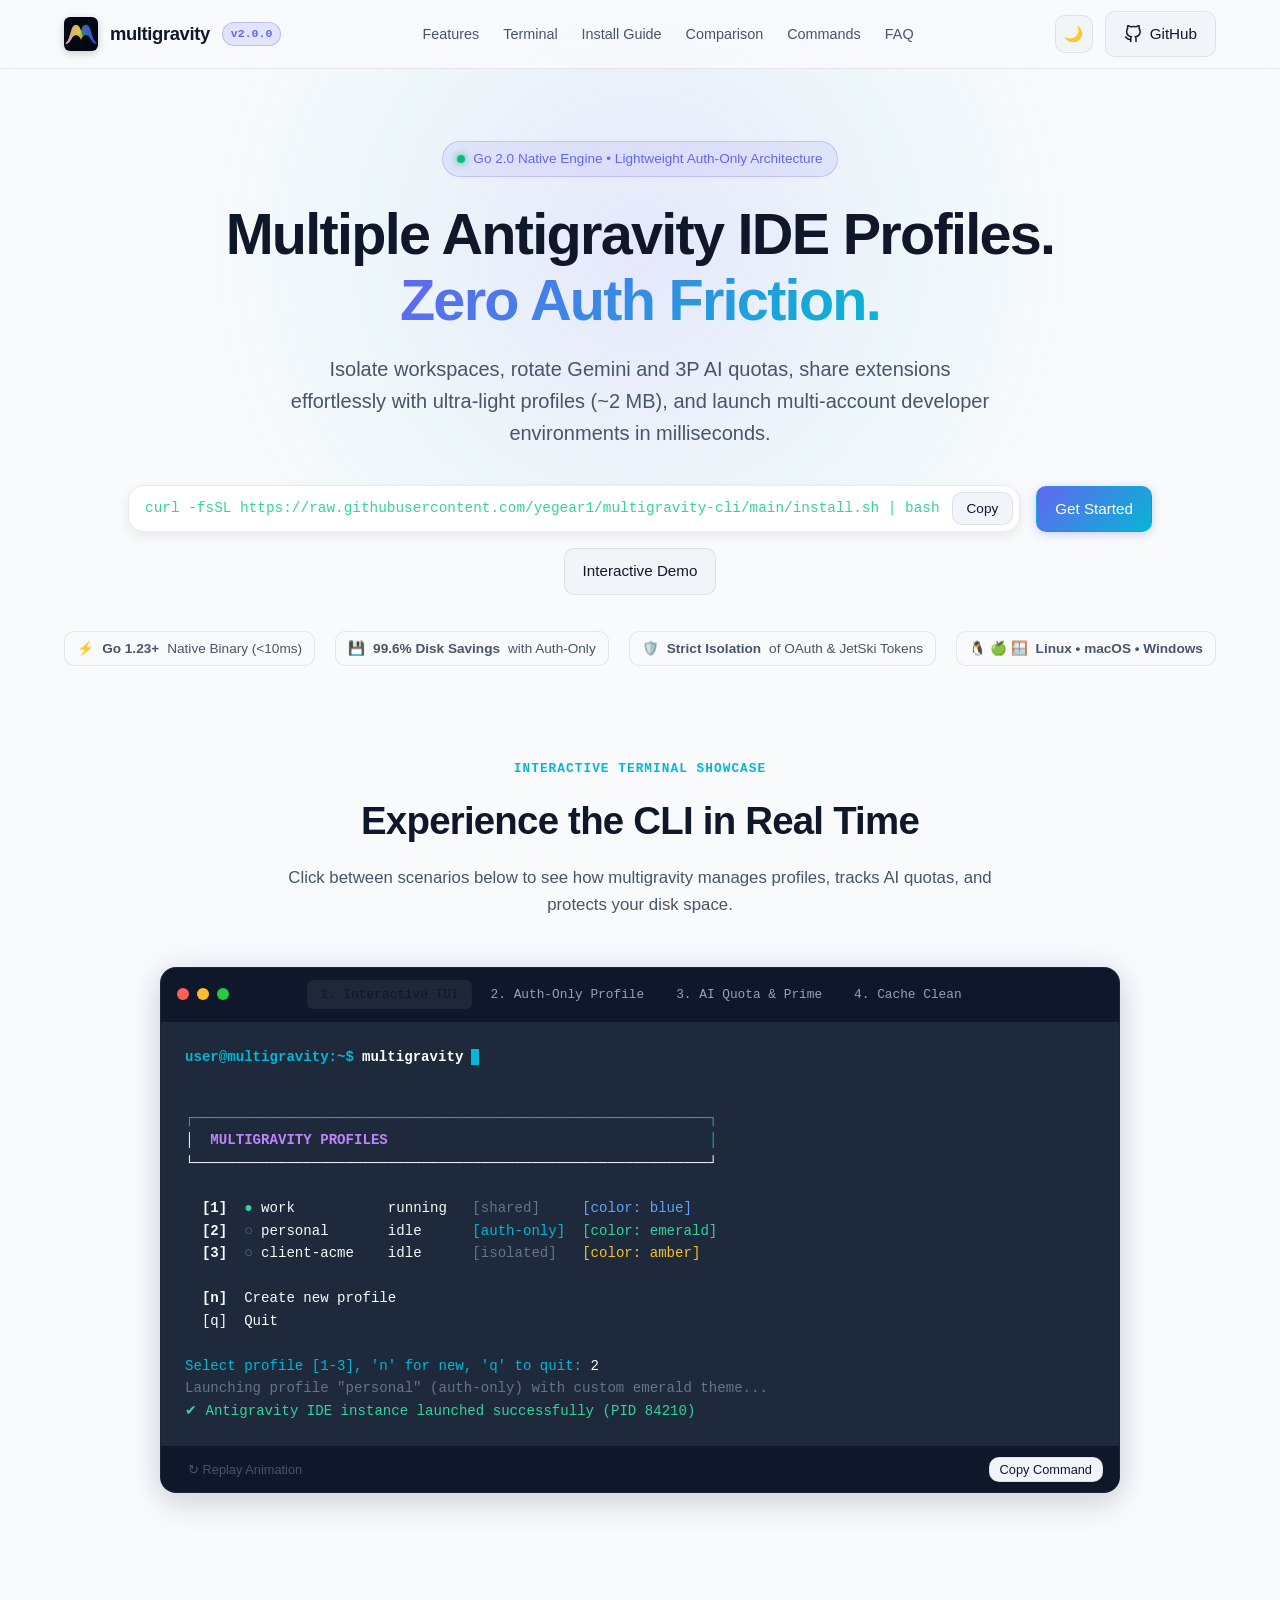
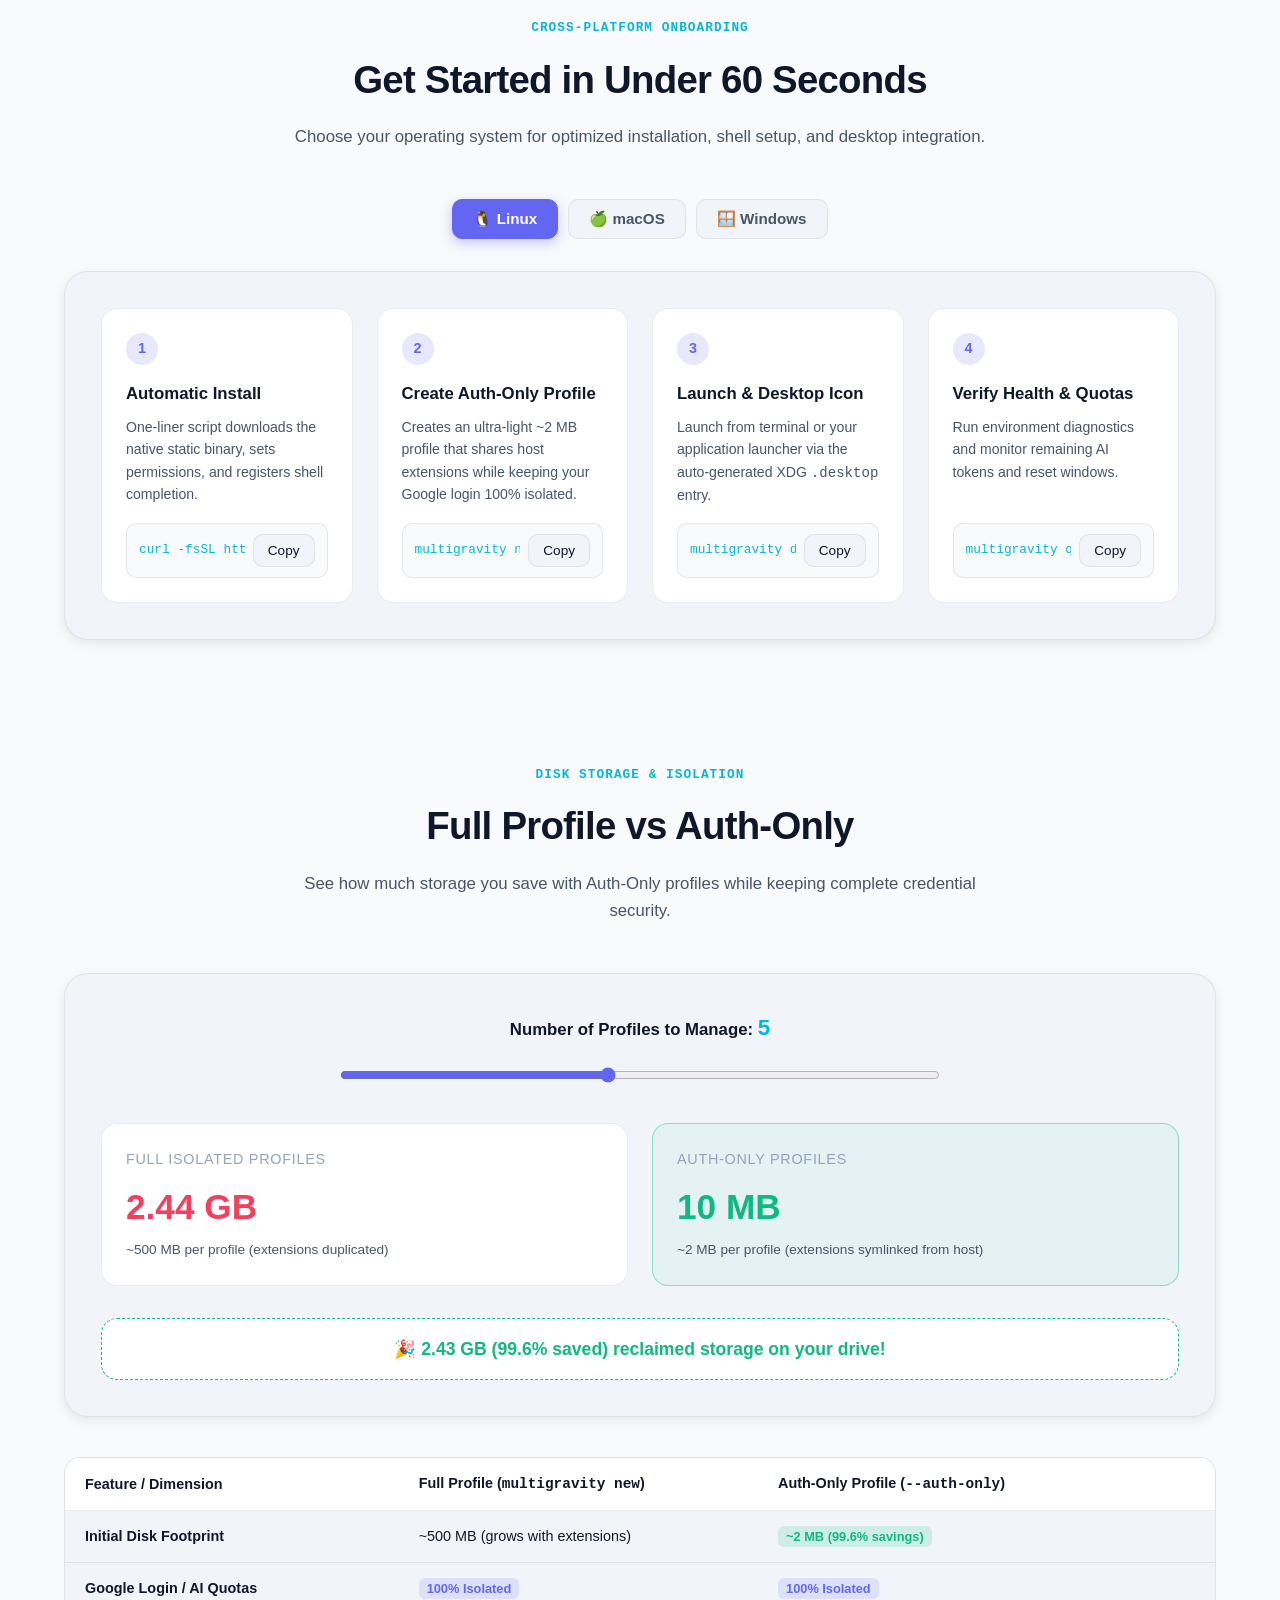
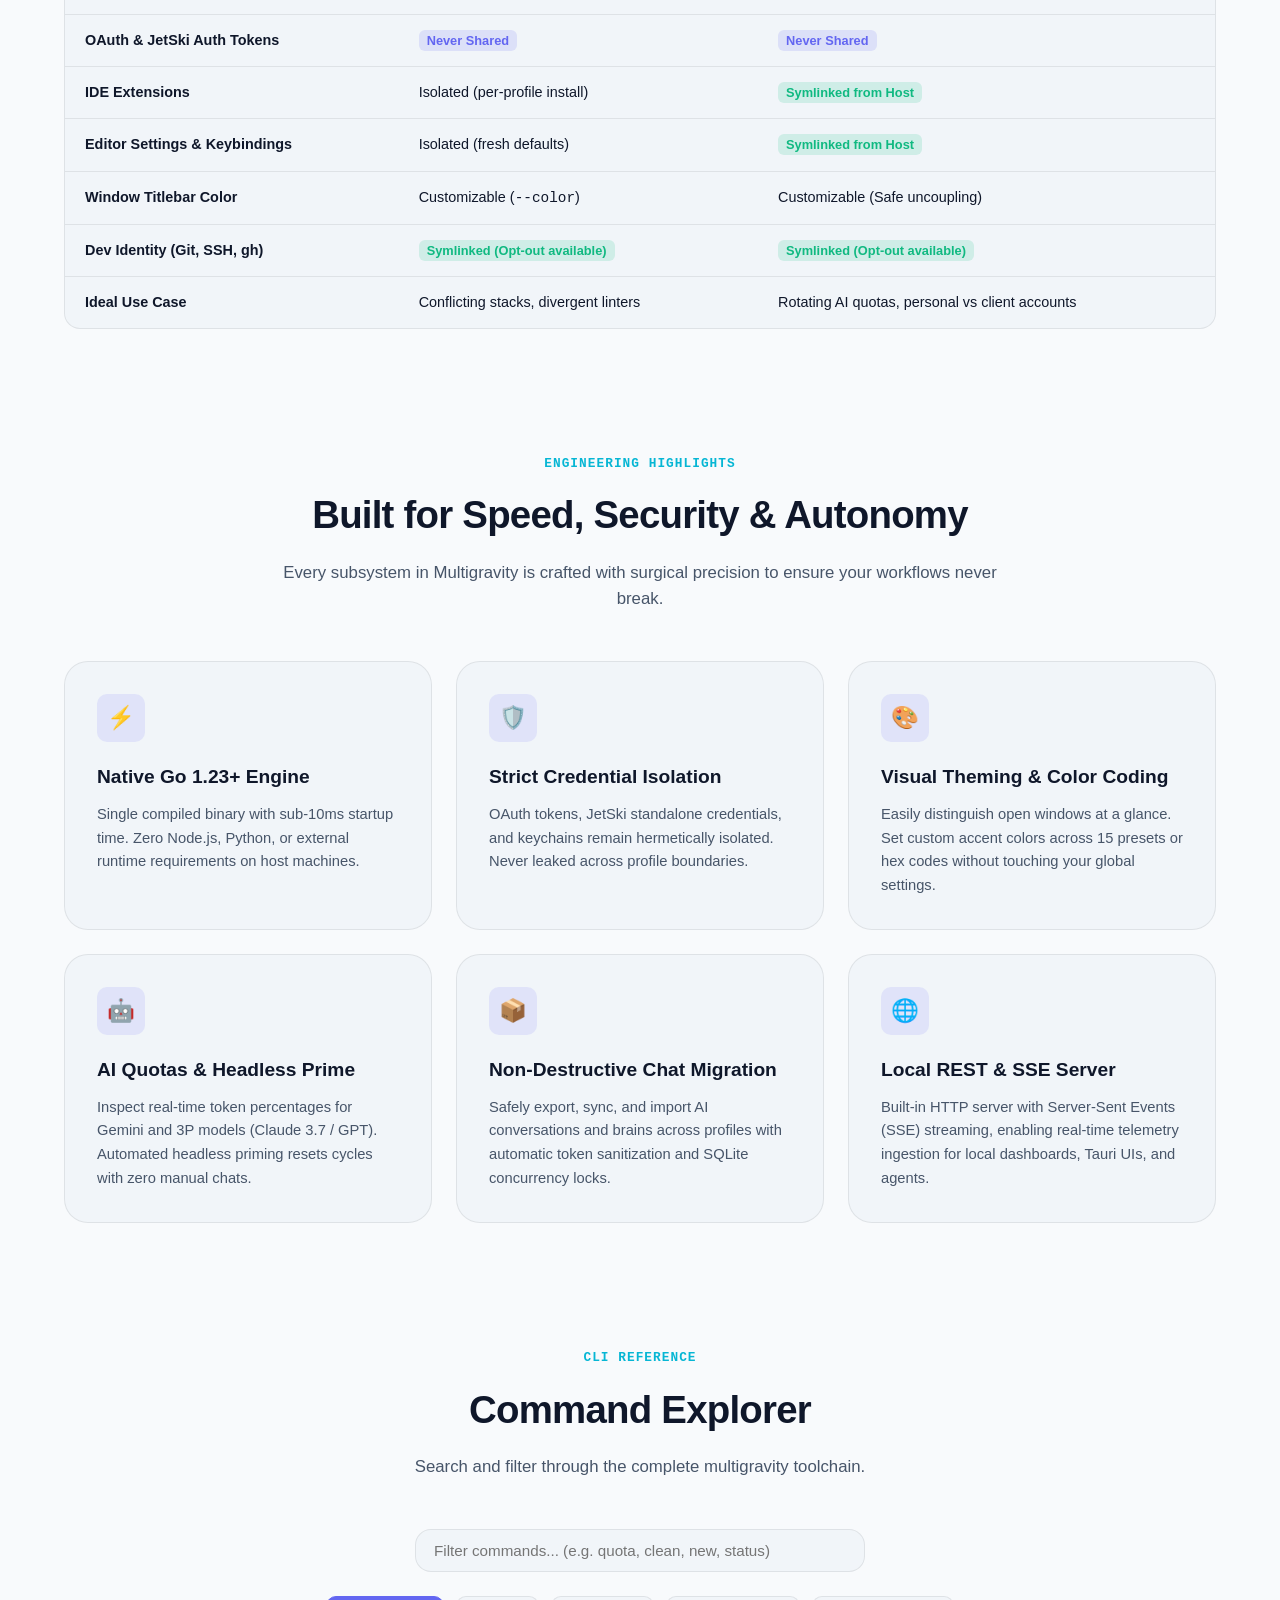
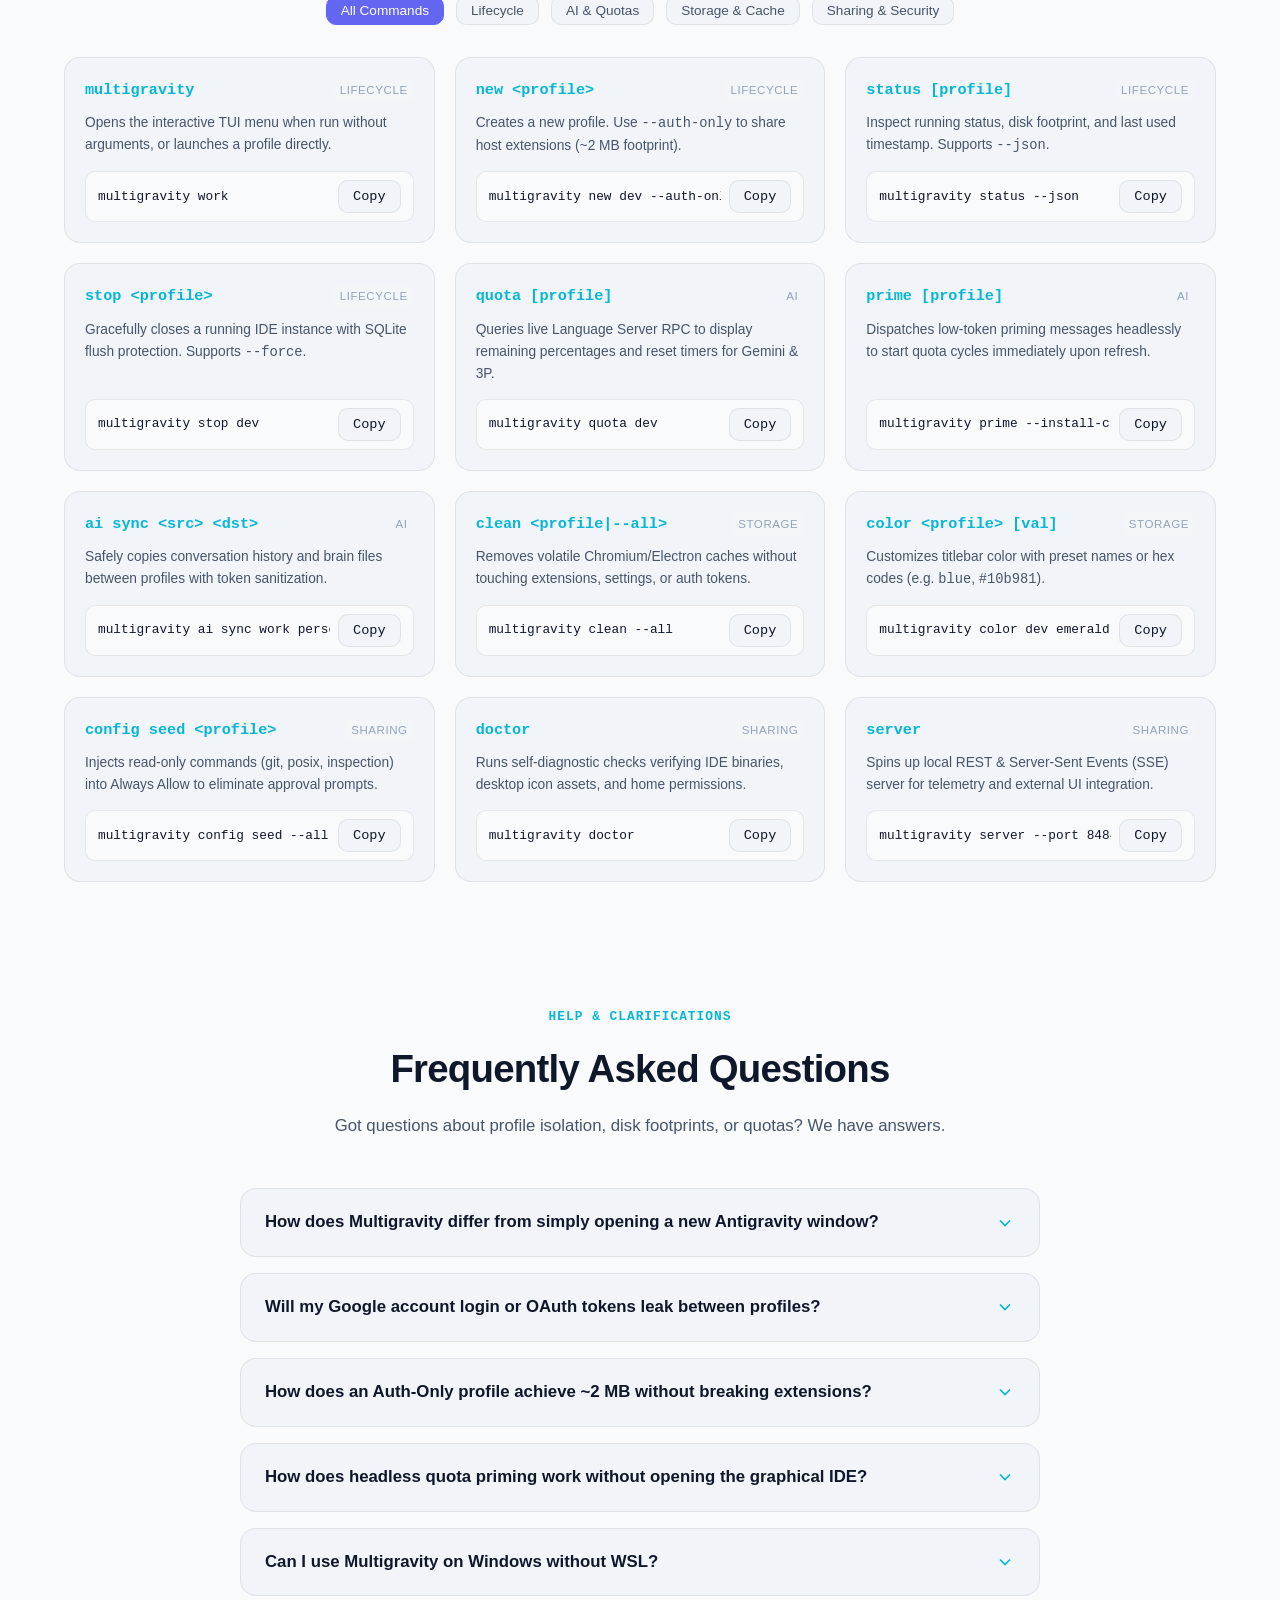
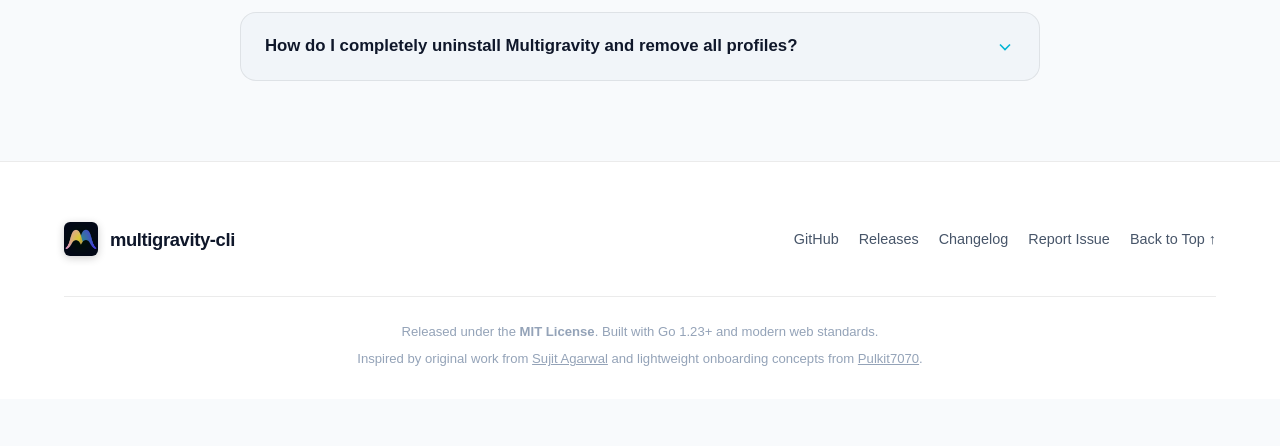
==== docs/index.html @ bd79d9d7 "feat(docs): create interactive landing page and onboarding showcase for github pages" ====
<!DOCTYPE html>
<html lang="en" data-theme="dark">
<head>
  <meta charset="UTF-8">
  <meta name="viewport" content="width=device-width, initial-scale=1.0">
  <title>Multigravity — Modern Isolated Profile Manager for Antigravity IDE</title>
  <meta name="description" content="Manage isolated profiles for Google Antigravity IDE. Rotate Gemini and 3P AI quotas, share extensions with auth-only profiles, isolate OAuth tokens, and launch in milliseconds.">
  <meta name="keywords" content="antigravity, multigravity, ide, ai quotas, gemini, claude, profile manager, developer tools, go">
  <meta name="author" content="yegear">

  <!-- Open Graph / Facebook -->
  <meta property="og:type" content="website">
  <meta property="og:url" content="https://yegear1.github.io/multigravity-cli/">
  <meta property="og:title" content="Multigravity — Modern Isolated Profile Manager for Antigravity IDE">
  <meta property="og:description" content="Manage isolated profiles for Google Antigravity IDE. Rotate Gemini and 3P AI quotas, share extensions with auth-only profiles, isolate OAuth tokens, and launch in milliseconds.">
  <meta property="og:image" content="assets/logo.jpg">

  <!-- Twitter -->
  <meta property="twitter:card" content="summary_large_image">
  <meta property="twitter:title" content="Multigravity — Modern Isolated Profile Manager for Antigravity IDE">
  <meta property="twitter:description" content="Manage isolated profiles for Google Antigravity IDE. Rotate Gemini and 3P AI quotas, share extensions with auth-only profiles, isolate OAuth tokens, and launch in milliseconds.">
  <meta property="twitter:image" content="assets/logo.jpg">

  <!-- Favicon -->
  <link rel="icon" type="image/png" href="assets/icon.png">
  <link rel="stylesheet" href="css/style.css">
</head>
<body>
  <div class="ambient-glow" aria-hidden="true"></div>

  <!-- Header -->
  <header class="site-header">
    <div class="container header-content">
      <a href="#" class="brand" aria-label="Multigravity Home">
        <img src="assets/icon.png" alt="Multigravity Icon" class="brand-icon">
        <span class="brand-title">multigravity</span>
        <span class="badge-version">v2.0.0</span>
      </a>

      <nav aria-label="Main Navigation">
        <ul class="nav-links">
          <li><a href="#features">Features</a></li>
          <li><a href="#terminal">Terminal</a></li>
          <li><a href="#install">Install Guide</a></li>
          <li><a href="#comparison">Comparison</a></li>
          <li><a href="#commands">Commands</a></li>
          <li><a href="#faq">FAQ</a></li>
        </ul>
      </nav>

      <div class="header-actions">
        <button id="theme-toggle" class="theme-toggle" aria-label="Toggle theme">
          <span id="theme-icon">☀️</span>
        </button>
        <a href="https://github.com/yegear1/multigravity-cli" target="_blank" rel="noopener noreferrer" class="btn btn-secondary" aria-label="GitHub Repository">
          <svg width="18" height="18" viewBox="0 0 24 24" fill="none" stroke="currentColor" stroke-width="2" stroke-linecap="round" stroke-linejoin="round"><path d="M9 19c-5 1.5-5-2.5-7-3m14 6v-3.87a3.37 3.37 0 0 0-.94-2.61c3.14-.35 6.44-1.54 6.44-7A5.44 5.44 0 0 0 20 4.77 5.07 5.07 0 0 0 19.91 1S18.73.65 16 2.48a13.38 13.38 0 0 0-7 0C6.27.65 5.09 1 5.09 1A5.07 5.07 0 0 0 5 4.77a5.44 5.44 0 0 0-1.5 3.78c0 5.42 3.3 6.61 6.44 7A3.37 3.37 0 0 0 9 18.13V22"></path></svg>
          <span>GitHub</span>
        </a>
      </div>
    </div>
  </header>

  <main>
    <!-- Hero Section -->
    <section class="hero-section">
      <div class="container">
        <div class="hero-pill">
          <span class="hero-pill-indicator"></span>
          <span>Go 2.0 Native Engine &bull; Lightweight Auth-Only Architecture</span>
        </div>

        <h1 class="hero-title">
          Multiple Antigravity IDE Profiles. <br>
          <span class="gradient-text">Zero Auth Friction.</span>
        </h1>

        <p class="hero-subtitle">
          Isolate workspaces, rotate Gemini and 3P AI quotas, share extensions effortlessly with ultra-light profiles (~2 MB), and launch multi-account developer environments in milliseconds.
        </p>

        <div class="hero-cta">
          <div class="install-box">
            <code>curl -fsSL https://raw.githubusercontent.com/yegear1/multigravity-cli/main/install.sh | bash</code>
            <button class="copy-btn" data-copy="curl -fsSL https://raw.githubusercontent.com/yegear1/multigravity-cli/main/install.sh | bash" aria-label="Copy install command">
              Copy
            </button>
          </div>
          <a href="#install" class="btn btn-primary">Get Started</a>
          <a href="#terminal" class="btn btn-secondary">Interactive Demo</a>
        </div>

        <div class="hero-metrics">
          <div class="metric-chip">⚡ <strong>Go 1.23+</strong> Native Binary (&lt;10ms)</div>
          <div class="metric-chip">💾 <strong>99.6% Disk Savings</strong> with Auth-Only</div>
          <div class="metric-chip">🛡️ <strong>Strict Isolation</strong> of OAuth & JetSki Tokens</div>
          <div class="metric-chip">🐧 🍏 🪟 <strong>Linux &bull; macOS &bull; Windows</strong></div>
        </div>
      </div>
    </section>

    <!-- Interactive Terminal Showcase -->
    <section id="terminal" class="terminal-section">
      <div class="container">
        <div class="section-header">
          <span class="section-tag">Interactive Terminal Showcase</span>
          <h2 class="section-title">Experience the CLI in Real Time</h2>
          <p class="section-desc">Click between scenarios below to see how multigravity manages profiles, tracks AI quotas, and protects your disk space.</p>
        </div>

        <div class="terminal-window">
          <div class="terminal-header">
            <div class="terminal-controls">
              <span class="terminal-dot dot-red"></span>
              <span class="terminal-dot dot-yellow"></span>
              <span class="terminal-dot dot-green"></span>
            </div>

            <div class="terminal-tabs" role="tablist">
              <button class="term-tab-btn active" data-tab="tui" role="tab" aria-selected="true">1. Interactive TUI</button>
              <button class="term-tab-btn" data-tab="auth_only" role="tab" aria-selected="false">2. Auth-Only Profile</button>
              <button class="term-tab-btn" data-tab="quota" role="tab" aria-selected="false">3. AI Quota & Prime</button>
              <button class="term-tab-btn" data-tab="clean" role="tab" aria-selected="false">4. Cache Clean</button>
            </div>

            <div style="width: 50px;"></div>
          </div>

          <div class="terminal-body">
            <div class="term-prompt-line">
              <span class="term-prompt">user@multigravity:~$</span>
              <span id="term-cmd-text" class="term-cmd"></span>
              <span class="cursor-blink"></span>
            </div>
            <div id="term-output-text" class="term-output"></div>
          </div>

          <div class="terminal-footer">
            <button id="term-replay-btn" class="btn btn-ghost" style="padding: 4px 10px; font-size: 0.8rem;">
              ↻ Replay Animation
            </button>
            <button id="term-copy-cmd-btn" class="copy-btn" data-copy="multigravity" style="font-size: 0.8rem; padding: 4px 10px;">
              Copy Command
            </button>
          </div>
        </div>
      </div>
    </section>

    <!-- OS Onboarding & Step-by-Step Guide -->
    <section id="install" class="os-guide-section">
      <div class="container">
        <div class="section-header">
          <span class="section-tag">Cross-Platform Onboarding</span>
          <h2 class="section-title">Get Started in Under 60 Seconds</h2>
          <p class="section-desc">Choose your operating system for optimized installation, shell setup, and desktop integration.</p>
        </div>

        <div class="os-switcher" role="tablist">
          <button class="os-tab-btn active" data-os="linux" role="tab" aria-selected="true">
            <span>🐧 Linux</span>
          </button>
          <button class="os-tab-btn" data-os="macos" role="tab" aria-selected="false">
            <span>🍏 macOS</span>
          </button>
          <button class="os-tab-btn" data-os="windows" role="tab" aria-selected="false">
            <span>🪟 Windows</span>
          </button>
        </div>

        <!-- Linux Guide -->
        <div id="pane-linux" class="os-content-pane active">
          <div class="step-grid">
            <div class="step-card">
              <div class="step-number">1</div>
              <h4>Automatic Install</h4>
              <p>One-liner script downloads the native static binary, sets permissions, and registers shell completion.</p>
              <div class="step-code">
                <code>curl -fsSL https://raw.githubusercontent.com/yegear1/multigravity-cli/main/install.sh | bash</code>
                <button class="copy-btn step-copy-btn" data-code="curl -fsSL https://raw.githubusercontent.com/yegear1/multigravity-cli/main/install.sh | bash">Copy</button>
              </div>
            </div>

            <div class="step-card">
              <div class="step-number">2</div>
              <h4>Create Auth-Only Profile</h4>
              <p>Creates an ultra-light ~2 MB profile that shares host extensions while keeping your Google login 100% isolated.</p>
              <div class="step-code">
                <code>multigravity new dev --auth-only --color blue</code>
                <button class="copy-btn step-copy-btn" data-code="multigravity new dev --auth-only --color blue">Copy</button>
              </div>
            </div>

            <div class="step-card">
              <div class="step-number">3</div>
              <h4>Launch & Desktop Icon</h4>
              <p>Launch from terminal or your application launcher via the auto-generated XDG <code>.desktop</code> entry.</p>
              <div class="step-code">
                <code>multigravity dev</code>
                <button class="copy-btn step-copy-btn" data-code="multigravity dev">Copy</button>
              </div>
            </div>

            <div class="step-card">
              <div class="step-number">4</div>
              <h4>Verify Health & Quotas</h4>
              <p>Run environment diagnostics and monitor remaining AI tokens and reset windows.</p>
              <div class="step-code">
                <code>multigravity quota dev</code>
                <button class="copy-btn step-copy-btn" data-code="multigravity quota dev">Copy</button>
              </div>
            </div>
          </div>
        </div>

        <!-- macOS Guide -->
        <div id="pane-macos" class="os-content-pane">
          <div class="step-grid">
            <div class="step-card">
              <div class="step-number">1</div>
              <h4>Automatic Install</h4>
              <p>Fetches the universal Darwin binary (Apple Silicon arm64 & Intel amd64) and links Keychains.</p>
              <div class="step-code">
                <code>curl -fsSL https://raw.githubusercontent.com/yegear1/multigravity-cli/main/install.sh | bash</code>
                <button class="copy-btn step-copy-btn" data-code="curl -fsSL https://raw.githubusercontent.com/yegear1/multigravity-cli/main/install.sh | bash">Copy</button>
              </div>
            </div>

            <div class="step-card">
              <div class="step-number">2</div>
              <h4>Create Auth-Only Profile</h4>
              <p>Shares all your VS Code / Antigravity extensions and keybindings with zero disk bloat.</p>
              <div class="step-code">
                <code>multigravity new work --auth-only --color emerald</code>
                <button class="copy-btn step-copy-btn" data-code="multigravity new work --auth-only --color emerald">Copy</button>
              </div>
            </div>

            <div class="step-card">
              <div class="step-number">3</div>
              <h4>Native .app Bundle</h4>
              <p>Generates <code>~/Applications/Multigravity work.app</code> with embedded retina ICNS icons for Spotlight & Dock.</p>
              <div class="step-code">
                <code>multigravity work</code>
                <button class="copy-btn step-copy-btn" data-code="multigravity work">Copy</button>
              </div>
            </div>

            <div class="step-card">
              <div class="step-number">4</div>
              <h4>Watchdog Prime</h4>
              <p>Automate background resets so weekly quota resets the second a new cycle starts.</p>
              <div class="step-code">
                <code>multigravity prime --install-cron</code>
                <button class="copy-btn step-copy-btn" data-code="multigravity prime --install-cron">Copy</button>
              </div>
            </div>
          </div>
        </div>

        <!-- Windows Guide -->
        <div id="pane-windows" class="os-content-pane">
          <div class="step-grid">
            <div class="step-card">
              <div class="step-number">1</div>
              <h4>Native PowerShell Install</h4>
              <p>No WSL required! Runs natively in Windows PowerShell with Start Menu integration.</p>
              <div class="step-code">
                <code>irm https://raw.githubusercontent.com/yegear1/multigravity-cli/main/install.ps1 | iex</code>
                <button class="copy-btn step-copy-btn" data-code="irm https://raw.githubusercontent.com/yegear1/multigravity-cli/main/install.ps1 | iex">Copy</button>
              </div>
            </div>

            <div class="step-card">
              <div class="step-number">2</div>
              <h4>Create Auth-Only Profile</h4>
              <p>Uses NTFS directory junctions to link extensions and settings without requiring admin rights.</p>
              <div class="step-code">
                <code>multigravity new dev --auth-only --color cyan</code>
                <button class="copy-btn step-copy-btn" data-code="multigravity new dev --auth-only --color cyan">Copy</button>
              </div>
            </div>

            <div class="step-card">
              <div class="step-number">3</div>
              <h4>Start Menu Shortcut</h4>
              <p>Created automatically in Start Menu with custom high-res ICO icon for one-click launching.</p>
              <div class="step-code">
                <code>multigravity dev</code>
                <button class="copy-btn step-copy-btn" data-code="multigravity dev">Copy</button>
              </div>
            </div>

            <div class="step-card">
              <div class="step-number">4</div>
              <h4>Automated Priming</h4>
              <p>Schedule automatic weekly quota refreshes using native Windows Task Scheduler.</p>
              <div class="step-code">
                <code>multigravity prime --install-task</code>
                <button class="copy-btn step-copy-btn" data-code="multigravity prime --install-task">Copy</button>
              </div>
            </div>
          </div>
        </div>
      </div>
    </section>

    <!-- Interactive Comparison & Calculator -->
    <section id="comparison" class="comparison-section">
      <div class="container">
        <div class="section-header">
          <span class="section-tag">Disk Storage & Isolation</span>
          <h2 class="section-title">Full Profile vs Auth-Only</h2>
          <p class="section-desc">See how much storage you save with Auth-Only profiles while keeping complete credential security.</p>
        </div>

        <div class="calculator-card">
          <div class="slider-container">
            <label for="profile-count-slider" class="slider-label">
              Number of Profiles to Manage: <span id="profile-count-val">5</span>
            </label>
            <input type="range" id="profile-count-slider" min="1" max="10" value="5" step="1" aria-label="Number of profiles slider">
          </div>

          <div class="calc-results-grid">
            <div class="calc-box">
              <div class="calc-box-title">Full Isolated Profiles</div>
              <div id="full-profile-size" class="calc-box-value red">2.50 GB</div>
              <div class="calc-box-sub">~500 MB per profile (extensions duplicated)</div>
            </div>

            <div class="calc-box highlight">
              <div class="calc-box-title">Auth-Only Profiles</div>
              <div id="auth-profile-size" class="calc-box-value green">10 MB</div>
              <div class="calc-box-sub">~2 MB per profile (extensions symlinked from host)</div>
            </div>
          </div>

          <div class="savings-banner">
            🎉 <span id="saved-space-val">2.49 GB (99.6% saved)</span> reclaimed storage on your drive!
          </div>
        </div>

        <!-- Matrix Table -->
        <div class="matrix-table-wrap">
          <table class="matrix-table">
            <thead>
              <tr>
                <th>Feature / Dimension</th>
                <th>Full Profile (<code>multigravity new</code>)</th>
                <th>Auth-Only Profile (<code>--auth-only</code>)</th>
              </tr>
            </thead>
            <tbody>
              <tr>
                <td><strong>Initial Disk Footprint</strong></td>
                <td>~500 MB (grows with extensions)</td>
                <td><span class="badge-shared">~2 MB (99.6% savings)</span></td>
              </tr>
              <tr>
                <td><strong>Google Login / AI Quotas</strong></td>
                <td><span class="badge-isolated">100% Isolated</span></td>
                <td><span class="badge-isolated">100% Isolated</span></td>
              </tr>
              <tr>
                <td><strong>OAuth & JetSki Auth Tokens</strong></td>
                <td><span class="badge-isolated">Never Shared</span></td>
                <td><span class="badge-isolated">Never Shared</span></td>
              </tr>
              <tr>
                <td><strong>IDE Extensions</strong></td>
                <td>Isolated (per-profile install)</td>
                <td><span class="badge-shared">Symlinked from Host</span></td>
              </tr>
              <tr>
                <td><strong>Editor Settings & Keybindings</strong></td>
                <td>Isolated (fresh defaults)</td>
                <td><span class="badge-shared">Symlinked from Host</span></td>
              </tr>
              <tr>
                <td><strong>Window Titlebar Color</strong></td>
                <td>Customizable (<code>--color</code>)</td>
                <td>Customizable (Safe uncoupling)</td>
              </tr>
              <tr>
                <td><strong>Dev Identity (Git, SSH, gh)</strong></td>
                <td><span class="badge-shared">Symlinked (Opt-out available)</span></td>
                <td><span class="badge-shared">Symlinked (Opt-out available)</span></td>
              </tr>
              <tr>
                <td><strong>Ideal Use Case</strong></td>
                <td>Conflicting stacks, divergent linters</td>
                <td>Rotating AI quotas, personal vs client accounts</td>
              </tr>
            </tbody>
          </table>
        </div>
      </div>
    </section>

    <!-- Features Grid -->
    <section id="features" class="features-section">
      <div class="container">
        <div class="section-header">
          <span class="section-tag">Engineering Highlights</span>
          <h2 class="section-title">Built for Speed, Security & Autonomy</h2>
          <p class="section-desc">Every subsystem in Multigravity is crafted with surgical precision to ensure your workflows never break.</p>
        </div>

        <div class="features-grid">
          <div class="feature-card">
            <div class="feature-icon">⚡</div>
            <h3>Native Go 1.23+ Engine</h3>
            <p>Single compiled binary with sub-10ms startup time. Zero Node.js, Python, or external runtime requirements on host machines.</p>
          </div>

          <div class="feature-card">
            <div class="feature-icon">🛡️</div>
            <h3>Strict Credential Isolation</h3>
            <p>OAuth tokens, JetSki standalone credentials, and keychains remain hermetically isolated. Never leaked across profile boundaries.</p>
          </div>

          <div class="feature-card">
            <div class="feature-icon">🎨</div>
            <h3>Visual Theming & Color Coding</h3>
            <p>Easily distinguish open windows at a glance. Set custom accent colors across 15 presets or hex codes without touching your global settings.</p>
          </div>

          <div class="feature-card">
            <div class="feature-icon">🤖</div>
            <h3>AI Quotas & Headless Prime</h3>
            <p>Inspect real-time token percentages for Gemini and 3P models (Claude 3.7 / GPT). Automated headless priming resets cycles with zero manual chats.</p>
          </div>

          <div class="feature-card">
            <div class="feature-icon">📦</div>
            <h3>Non-Destructive Chat Migration</h3>
            <p>Safely export, sync, and import AI conversations and brains across profiles with automatic token sanitization and SQLite concurrency locks.</p>
          </div>

          <div class="feature-card">
            <div class="feature-icon">🌐</div>
            <h3>Local REST & SSE Server</h3>
            <p>Built-in HTTP server with Server-Sent Events (SSE) streaming, enabling real-time telemetry ingestion for local dashboards, Tauri UIs, and agents.</p>
          </div>
        </div>
      </div>
    </section>

    <!-- Command Explorer / Cheat Sheet -->
    <section id="commands" class="commands-section">
      <div class="container">
        <div class="section-header">
          <span class="section-tag">CLI Reference</span>
          <h2 class="section-title">Command Explorer</h2>
          <p class="section-desc">Search and filter through the complete multigravity toolchain.</p>
        </div>

        <div class="search-input-wrap">
          <input type="text" id="cmd-search-input" class="search-input" placeholder="Filter commands... (e.g. quota, clean, new, status)" aria-label="Filter commands">
        </div>

        <div class="command-filters">
          <button class="filter-tag-btn active" data-filter="all">All Commands</button>
          <button class="filter-tag-btn" data-filter="lifecycle">Lifecycle</button>
          <button class="filter-tag-btn" data-filter="ai">AI & Quotas</button>
          <button class="filter-tag-btn" data-filter="storage">Storage & Cache</button>
          <button class="filter-tag-btn" data-filter="sharing">Sharing & Security</button>
        </div>

        <div class="commands-grid">
          <!-- Lifecycle -->
          <div class="cmd-card" data-category="lifecycle" data-name="multigravity">
            <div class="cmd-card-header">
              <span class="cmd-name">multigravity</span>
              <span class="cmd-category">Lifecycle</span>
            </div>
            <p class="cmd-desc">Opens the interactive TUI menu when run without arguments, or launches a profile directly.</p>
            <div class="cmd-example">
              <code>multigravity work</code>
              <button class="copy-btn cmd-copy-btn" data-code="multigravity work">Copy</button>
            </div>
          </div>

          <div class="cmd-card" data-category="lifecycle" data-name="new">
            <div class="cmd-card-header">
              <span class="cmd-name">new &lt;profile&gt;</span>
              <span class="cmd-category">Lifecycle</span>
            </div>
            <p class="cmd-desc">Creates a new profile. Use <code>--auth-only</code> to share host extensions (~2 MB footprint).</p>
            <div class="cmd-example">
              <code>multigravity new dev --auth-only --color blue</code>
              <button class="copy-btn cmd-copy-btn" data-code="multigravity new dev --auth-only --color blue">Copy</button>
            </div>
          </div>

          <div class="cmd-card" data-category="lifecycle" data-name="status">
            <div class="cmd-card-header">
              <span class="cmd-name">status [profile]</span>
              <span class="cmd-category">Lifecycle</span>
            </div>
            <p class="cmd-desc">Inspect running status, disk footprint, and last used timestamp. Supports <code>--json</code>.</p>
            <div class="cmd-example">
              <code>multigravity status --json</code>
              <button class="copy-btn cmd-copy-btn" data-code="multigravity status --json">Copy</button>
            </div>
          </div>

          <div class="cmd-card" data-category="lifecycle" data-name="stop">
            <div class="cmd-card-header">
              <span class="cmd-name">stop &lt;profile&gt;</span>
              <span class="cmd-category">Lifecycle</span>
            </div>
            <p class="cmd-desc">Gracefully closes a running IDE instance with SQLite flush protection. Supports <code>--force</code>.</p>
            <div class="cmd-example">
              <code>multigravity stop dev</code>
              <button class="copy-btn cmd-copy-btn" data-code="multigravity stop dev">Copy</button>
            </div>
          </div>

          <!-- AI & Quotas -->
          <div class="cmd-card" data-category="ai" data-name="quota">
            <div class="cmd-card-header">
              <span class="cmd-name">quota [profile]</span>
              <span class="cmd-category">AI</span>
            </div>
            <p class="cmd-desc">Queries live Language Server RPC to display remaining percentages and reset timers for Gemini & 3P.</p>
            <div class="cmd-example">
              <code>multigravity quota dev</code>
              <button class="copy-btn cmd-copy-btn" data-code="multigravity quota dev">Copy</button>
            </div>
          </div>

          <div class="cmd-card" data-category="ai" data-name="prime">
            <div class="cmd-card-header">
              <span class="cmd-name">prime [profile]</span>
              <span class="cmd-category">AI</span>
            </div>
            <p class="cmd-desc">Dispatches low-token priming messages headlessly to start quota cycles immediately upon refresh.</p>
            <div class="cmd-example">
              <code>multigravity prime --install-cron</code>
              <button class="copy-btn cmd-copy-btn" data-code="multigravity prime --install-cron">Copy</button>
            </div>
          </div>

          <div class="cmd-card" data-category="ai" data-name="ai sync">
            <div class="cmd-card-header">
              <span class="cmd-name">ai sync &lt;src&gt; &lt;dst&gt;</span>
              <span class="cmd-category">AI</span>
            </div>
            <p class="cmd-desc">Safely copies conversation history and brain files between profiles with token sanitization.</p>
            <div class="cmd-example">
              <code>multigravity ai sync work personal</code>
              <button class="copy-btn cmd-copy-btn" data-code="multigravity ai sync work personal">Copy</button>
            </div>
          </div>

          <!-- Storage -->
          <div class="cmd-card" data-category="storage" data-name="clean">
            <div class="cmd-card-header">
              <span class="cmd-name">clean &lt;profile|--all&gt;</span>
              <span class="cmd-category">Storage</span>
            </div>
            <p class="cmd-desc">Removes volatile Chromium/Electron caches without touching extensions, settings, or auth tokens.</p>
            <div class="cmd-example">
              <code>multigravity clean --all</code>
              <button class="copy-btn cmd-copy-btn" data-code="multigravity clean --all">Copy</button>
            </div>
          </div>

          <div class="cmd-card" data-category="storage" data-name="color">
            <div class="cmd-card-header">
              <span class="cmd-name">color &lt;profile&gt; [val]</span>
              <span class="cmd-category">Storage</span>
            </div>
            <p class="cmd-desc">Customizes titlebar color with preset names or hex codes (e.g. <code>blue</code>, <code>#10b981</code>).</p>
            <div class="cmd-example">
              <code>multigravity color dev emerald</code>
              <button class="copy-btn cmd-copy-btn" data-code="multigravity color dev emerald">Copy</button>
            </div>
          </div>

          <!-- Sharing & Security -->
          <div class="cmd-card" data-category="sharing" data-name="config seed">
            <div class="cmd-card-header">
              <span class="cmd-name">config seed &lt;profile&gt;</span>
              <span class="cmd-category">Sharing</span>
            </div>
            <p class="cmd-desc">Injects read-only commands (git, posix, inspection) into Always Allow to eliminate approval prompts.</p>
            <div class="cmd-example">
              <code>multigravity config seed --all</code>
              <button class="copy-btn cmd-copy-btn" data-code="multigravity config seed --all">Copy</button>
            </div>
          </div>

          <div class="cmd-card" data-category="sharing" data-name="doctor">
            <div class="cmd-card-header">
              <span class="cmd-name">doctor</span>
              <span class="cmd-category">Sharing</span>
            </div>
            <p class="cmd-desc">Runs self-diagnostic checks verifying IDE binaries, desktop icon assets, and home permissions.</p>
            <div class="cmd-example">
              <code>multigravity doctor</code>
              <button class="copy-btn cmd-copy-btn" data-code="multigravity doctor">Copy</button>
            </div>
          </div>

          <div class="cmd-card" data-category="sharing" data-name="server">
            <div class="cmd-card-header">
              <span class="cmd-name">server</span>
              <span class="cmd-category">Sharing</span>
            </div>
            <p class="cmd-desc">Spins up local REST & Server-Sent Events (SSE) server for telemetry and external UI integration.</p>
            <div class="cmd-example">
              <code>multigravity server --port 8484</code>
              <button class="copy-btn cmd-copy-btn" data-code="multigravity server --port 8484">Copy</button>
            </div>
          </div>
        </div>
      </div>
    </section>

    <!-- FAQ Section -->
    <section id="faq" class="faq-section">
      <div class="container">
        <div class="section-header">
          <span class="section-tag">Help & Clarifications</span>
          <h2 class="section-title">Frequently Asked Questions</h2>
          <p class="section-desc">Got questions about profile isolation, disk footprints, or quotas? We have answers.</p>
        </div>

        <div class="faq-list">
          <details class="faq-item">
            <summary class="faq-summary">
              <span>How does Multigravity differ from simply opening a new Antigravity window?</span>
              <svg class="faq-icon" width="20" height="20" viewBox="0 0 24 24" fill="none" stroke="currentColor" stroke-width="2"><polyline points="6 9 12 15 18 9"></polyline></svg>
            </summary>
            <div class="faq-content">
              Standard windows in Antigravity share the exact same user data directory, Google authentication token, and AI quota pool. Multigravity isolates the underlying <code>--user-data-dir</code> and redirects environment variables so you can log into completely different Google accounts simultaneously with independent rate limits and quotas.
            </div>
          </details>

          <details class="faq-item">
            <summary class="faq-summary">
              <span>Will my Google account login or OAuth tokens leak between profiles?</span>
              <svg class="faq-icon" width="20" height="20" viewBox="0 0 24 24" fill="none" stroke="currentColor" stroke-width="2"><polyline points="6 9 12 15 18 9"></polyline></svg>
            </summary>
            <div class="faq-content">
              No. Multigravity enforces strict isolation invariants. Authentication tokens (such as <code>jetski-standalone-oauth-token</code> and installation IDs) reside outside shared symlink directories and are never synchronized, exported, or linked across profiles.
            </div>
          </details>

          <details class="faq-item">
            <summary class="faq-summary">
              <span>How does an Auth-Only profile achieve ~2 MB without breaking extensions?</span>
              <svg class="faq-icon" width="20" height="20" viewBox="0 0 24 24" fill="none" stroke="currentColor" stroke-width="2"><polyline points="6 9 12 15 18 9"></polyline></svg>
            </summary>
            <div class="faq-content">
              Instead of duplicating hundreds of megabytes of extensions and themes from your host machine, an Auth-Only profile creates lightweight symbolic links (or NTFS Directory Junctions on Windows) pointing to your existing host extension folder and editor keybindings. Only the session state and auth tokens are stored locally in the profile.
            </div>
          </details>

          <details class="faq-item">
            <summary class="faq-summary">
              <span>How does headless quota priming work without opening the graphical IDE?</span>
              <svg class="faq-icon" width="20" height="20" viewBox="0 0 24 24" fill="none" stroke="currentColor" stroke-width="2"><polyline points="6 9 12 15 18 9"></polyline></svg>
            </summary>
            <div class="faq-content">
              The Antigravity Language Server can run headlessly with an ephemeral port. Multigravity launches this binary in background mode, queries the gRPC/HTTPS telemetry endpoint, and sends a minimal, randomized conversational ping (&lt;5 tokens) using the lightest available model (<code>gemini-3.6-flash-low</code>) to start the 7-day countdown cycle immediately after a quota refresh.
            </div>
          </details>

          <details class="faq-item">
            <summary class="faq-summary">
              <span>Can I use Multigravity on Windows without WSL?</span>
              <svg class="faq-icon" width="20" height="20" viewBox="0 0 24 24" fill="none" stroke="currentColor" stroke-width="2"><polyline points="6 9 12 15 18 9"></polyline></svg>
            </summary>
            <div class="faq-content">
              Yes! Multigravity is written in native Go and features full Windows support. It runs directly inside Windows PowerShell, uses NTFS Junctions instead of symlinks to avoid requiring Administrator privileges, and integrates with the Windows Start Menu via native <code>.lnk</code> shortcuts and embedded <code>.ico</code> icons.
            </div>
          </details>

          <details class="faq-item">
            <summary class="faq-summary">
              <span>How do I completely uninstall Multigravity and remove all profiles?</span>
              <svg class="faq-icon" width="20" height="20" viewBox="0 0 24 24" fill="none" stroke="currentColor" stroke-width="2"><polyline points="6 9 12 15 18 9"></polyline></svg>
            </summary>
            <div class="faq-content">
              Run <code>./uninstall.sh</code> on Linux/macOS or <code>./uninstall.ps1</code> on Windows. The script cleans up binary links in <code>~/.local/bin</code>, desktop shortcuts, background cron/systemd jobs, and prompts whether you want to preserve or remove profile directories in <code>~/AntigravityProfiles</code>.
            </div>
          </details>
        </div>
      </div>
    </section>
  </main>

  <!-- Site Footer -->
  <footer class="site-footer">
    <div class="container">
      <div class="footer-top">
        <div class="brand">
          <img src="assets/icon.png" alt="Multigravity" class="brand-icon">
          <span class="brand-title">multigravity-cli</span>
        </div>

        <ul class="footer-links">
          <li><a href="https://github.com/yegear1/multigravity-cli" target="_blank" rel="noopener noreferrer">GitHub</a></li>
          <li><a href="https://github.com/yegear1/multigravity-cli/releases" target="_blank" rel="noopener noreferrer">Releases</a></li>
          <li><a href="https://github.com/yegear1/multigravity-cli/blob/main/CHANGELOG.md" target="_blank" rel="noopener noreferrer">Changelog</a></li>
          <li><a href="https://github.com/yegear1/multigravity-cli/issues" target="_blank" rel="noopener noreferrer">Report Issue</a></li>
          <li><a href="#">Back to Top ↑</a></li>
        </ul>
      </div>

      <div class="footer-bottom">
        <p>
          Released under the <strong>MIT License</strong>. Built with Go 1.23+ and modern web standards.
        </p>
        <p style="margin-top: 6px;">
          Inspired by original work from <a href="https://github.com/sujitagarwal" target="_blank" rel="noopener noreferrer" style="color: inherit; text-decoration: underline;">Sujit Agarwal</a> and lightweight onboarding concepts from <a href="https://github.com/Pulkit7070/multigravity-pro" target="_blank" rel="noopener noreferrer" style="color: inherit; text-decoration: underline;">Pulkit7070</a>.
        </p>
      </div>
    </div>
  </footer>

  <!-- Toast Notification Container -->
  <div id="toast-container" class="toast" role="status" aria-live="polite"></div>

  <script src="js/app.js"></script>
</body>
</html>
---- docs/css/style.css ----
/* Multigravity CLI — Modern Showcase & Landing Page Stylesheet
 * Built with CSS Variables, Emil Kowalski design engineering principles, and mobile-first responsiveness.
 */

:root {
  /* Color Palette - Dark Theme (Default) */
  --bg-primary: #0a0d14;
  --bg-secondary: #111622;
  --bg-card: #151c2c;
  --bg-card-hover: #1c263c;
  --bg-input: #0e1320;
  --border-color: rgba(255, 255, 255, 0.08);
  --border-color-hover: rgba(99, 102, 241, 0.35);
  --border-focus: #6366f1;

  --text-primary: #f8fafc;
  --text-secondary: #94a3b8;
  --text-muted: #64748b;
  --text-highlight: #e2e8f0;

  /* Accent Colors */
  --accent-primary: #6366f1;       /* Indigo */
  --accent-primary-hover: #4f46e5;
  --accent-gradient: linear-gradient(135deg, #6366f1 0%, #06b6d4 100%);
  --accent-cyan: #06b6d4;
  --accent-emerald: #10b981;
  --accent-amber: #f59e0b;
  --accent-rose: #f43f5e;
  --accent-glow: rgba(99, 102, 241, 0.15);

  /* Terminal Theme */
  --term-bg: #090c13;
  --term-header: #131926;
  --term-text: #e2e8f0;
  --term-prompt: #06b6d4;
  --term-green: #34d399;
  --term-yellow: #fbbf24;
  --term-blue: #60a5fa;
  --term-red: #f87171;
  --term-purple: #c084fc;
  --term-gray: #64748b;

  /* Typography */
  --font-sans: -apple-system, BlinkMacSystemFont, "Segoe UI", Roboto, "Helvetica Neue", Arial, sans-serif;
  --font-mono: ui-monospace, "SF Mono", "Cascadia Code", "Fira Code", Menlo, Monaco, Consolas, monospace;

  /* Emil Kowalski Easing Curves */
  --ease-out: cubic-bezier(0.23, 1, 0.32, 1);
  --ease-in-out: cubic-bezier(0.77, 0, 0.175, 1);
  --ease-spring: cubic-bezier(0.34, 1.56, 0.64, 1);

  /* Elevation Shadows */
  --shadow-sm: 0 1px 2px rgba(0, 0, 0, 0.3);
  --shadow-md: 0 4px 12px rgba(0, 0, 0, 0.4);
  --shadow-lg: 0 12px 32px rgba(0, 0, 0, 0.5);
  --shadow-glow: 0 0 40px var(--accent-glow);

  /* Radii */
  --radius-sm: 6px;
  --radius-md: 10px;
  --radius-lg: 16px;
  --radius-xl: 24px;
}

[data-theme="light"] {
  --bg-primary: #f8fafc;
  --bg-secondary: #ffffff;
  --bg-card: #f1f5f9;
  --bg-card-hover: #e2e8f0;
  --bg-input: #ffffff;
  --border-color: rgba(0, 0, 0, 0.08);
  --border-color-hover: rgba(99, 102, 241, 0.4);
  --border-focus: #4f46e5;

  --text-primary: #0f172a;
  --text-secondary: #475569;
  --text-muted: #94a3b8;
  --text-highlight: #1e293b;

  --term-bg: #1e293b;
  --term-header: #0f172a;
  --term-text: #f8fafc;

  --shadow-sm: 0 1px 2px rgba(0, 0, 0, 0.05);
  --shadow-md: 0 4px 12px rgba(0, 0, 0, 0.08);
  --shadow-lg: 0 12px 32px rgba(0, 0, 0, 0.12);
  --shadow-glow: 0 0 30px rgba(99, 102, 241, 0.12);
}

/* Base & Reset */
*, *::before, *::after {
  box-sizing: border-box;
  margin: 0;
  padding: 0;
}

html {
  scroll-behavior: smooth;
  font-size: 16px;
}

body {
  font-family: var(--font-sans);
  background-color: var(--bg-primary);
  color: var(--text-primary);
  line-height: 1.6;
  -webkit-font-smoothing: antialiased;
  -moz-osx-font-smoothing: grayscale;
  transition: background-color 200ms var(--ease-out), color 200ms var(--ease-out);
  overflow-x: hidden;
}

/* Background Atmosphere Glows */
.ambient-glow {
  position: fixed;
  top: 0;
  left: 50%;
  transform: translateX(-50%);
  width: 1000px;
  height: 500px;
  background: radial-gradient(circle, rgba(99, 102, 241, 0.12) 0%, rgba(6, 182, 212, 0.04) 50%, transparent 80%);
  pointer-events: none;
  z-index: 0;
}

.container {
  width: 100%;
  max-width: 1200px;
  margin: 0 auto;
  padding: 0 24px;
  position: relative;
  z-index: 1;
}

/* Emil Kowalski Craft: Buttons */
button, .btn {
  font-family: inherit;
  font-size: 0.95rem;
  font-weight: 500;
  display: inline-flex;
  align-items: center;
  justify-content: center;
  gap: 8px;
  padding: 10px 18px;
  border-radius: var(--radius-md);
  border: 1px solid transparent;
  cursor: pointer;
  text-decoration: none;
  transition: transform 160ms var(--ease-out), background-color 160ms var(--ease-out), border-color 160ms var(--ease-out), color 160ms var(--ease-out), box-shadow 160ms var(--ease-out);
}

button:active, .btn:active {
  transform: scale(0.97);
}

.btn-primary {
  background: var(--accent-gradient);
  color: #ffffff;
  box-shadow: 0 2px 10px rgba(99, 102, 241, 0.3);
}

@media (hover: hover) and (pointer: fine) {
  .btn-primary:hover {
    box-shadow: 0 4px 18px rgba(99, 102, 241, 0.5);
    transform: translateY(-1px);
  }
}

.btn-secondary {
  background: var(--bg-card);
  color: var(--text-primary);
  border-color: var(--border-color);
}

@media (hover: hover) and (pointer: fine) {
  .btn-secondary:hover {
    background: var(--bg-card-hover);
    border-color: var(--border-color-hover);
  }
}

.btn-ghost {
  background: transparent;
  color: var(--text-secondary);
}

@media (hover: hover) and (pointer: fine) {
  .btn-ghost:hover {
    color: var(--text-primary);
    background: var(--bg-card);
  }
}

/* Header & Nav */
header.site-header {
  position: sticky;
  top: 0;
  z-index: 50;
  background: rgba(10, 13, 20, 0.82);
  backdrop-filter: blur(12px);
  -webkit-backdrop-filter: blur(12px);
  border-bottom: 1px solid var(--border-color);
  transition: background-color 200ms var(--ease-out), border-color 200ms var(--ease-out);
}

[data-theme="light"] header.site-header {
  background: rgba(248, 250, 252, 0.85);
}

.header-content {
  display: flex;
  align-items: center;
  justify-content: space-between;
  height: 68px;
}

.brand {
  display: flex;
  align-items: center;
  gap: 12px;
  text-decoration: none;
  color: var(--text-primary);
}

.brand-icon {
  width: 34px;
  height: 34px;
  border-radius: var(--radius-sm);
  object-fit: cover;
  box-shadow: 0 2px 8px rgba(0, 0, 0, 0.2);
}

.brand-title {
  font-size: 1.15rem;
  font-weight: 700;
  letter-spacing: -0.02em;
}

.badge-version {
  font-family: var(--font-mono);
  font-size: 0.72rem;
  font-weight: 600;
  padding: 2px 8px;
  border-radius: 999px;
  background: rgba(99, 102, 241, 0.15);
  color: var(--accent-primary);
  border: 1px solid rgba(99, 102, 241, 0.3);
}

.nav-links {
  display: flex;
  align-items: center;
  gap: 24px;
  list-style: none;
}

.nav-links a {
  text-decoration: none;
  font-size: 0.9rem;
  color: var(--text-secondary);
  font-weight: 500;
  transition: color 150ms var(--ease-out);
}

@media (hover: hover) and (pointer: fine) {
  .nav-links a:hover {
    color: var(--text-primary);
  }
}

.header-actions {
  display: flex;
  align-items: center;
  gap: 12px;
}

.theme-toggle {
  width: 38px;
  height: 38px;
  border-radius: var(--radius-md);
  border: 1px solid var(--border-color);
  background: var(--bg-card);
  color: var(--text-primary);
  padding: 0;
}

/* Hero Section */
.hero-section {
  padding: 72px 0 48px;
  text-align: center;
}

.hero-pill {
  display: inline-flex;
  align-items: center;
  gap: 8px;
  padding: 6px 14px;
  border-radius: 999px;
  background: rgba(99, 102, 241, 0.1);
  border: 1px solid rgba(99, 102, 241, 0.25);
  font-size: 0.85rem;
  color: var(--accent-primary);
  font-weight: 500;
  margin-bottom: 24px;
}

.hero-pill-indicator {
  width: 8px;
  height: 8px;
  border-radius: 50%;
  background: var(--accent-emerald);
  box-shadow: 0 0 8px var(--accent-emerald);
}

.hero-title {
  font-size: clamp(2.4rem, 5vw, 3.6rem);
  font-weight: 800;
  line-height: 1.15;
  letter-spacing: -0.03em;
  margin-bottom: 20px;
  max-width: 900px;
  margin-left: auto;
  margin-right: auto;
}

.hero-title span.gradient-text {
  background: var(--accent-gradient);
  -webkit-background-clip: text;
  -webkit-text-fill-color: transparent;
}

.hero-subtitle {
  font-size: clamp(1.05rem, 2vw, 1.25rem);
  color: var(--text-secondary);
  max-width: 720px;
  margin: 0 auto 36px;
  font-weight: 400;
}

.hero-cta {
  display: flex;
  align-items: center;
  justify-content: center;
  gap: 16px;
  margin-bottom: 36px;
  flex-wrap: wrap;
}

/* Quick Install Box */
.install-box {
  display: inline-flex;
  align-items: center;
  background: var(--bg-input);
  border: 1px solid var(--border-color);
  border-radius: var(--radius-lg);
  padding: 6px 6px 6px 16px;
  box-shadow: var(--shadow-md);
  max-width: 100%;
}

.install-box code {
  font-family: var(--font-mono);
  font-size: 0.9rem;
  color: var(--term-green);
  user-select: all;
  margin-right: 12px;
  overflow-x: auto;
  white-space: nowrap;
}

.copy-btn {
  padding: 8px 14px;
  font-size: 0.85rem;
  background: var(--bg-card);
  border: 1px solid var(--border-color);
  color: var(--text-primary);
  border-radius: var(--radius-md);
  position: relative;
}

.copy-btn.copied {
  background: var(--accent-emerald);
  color: #ffffff;
  border-color: var(--accent-emerald);
}

.hero-metrics {
  display: flex;
  align-items: center;
  justify-content: center;
  gap: 20px;
  flex-wrap: wrap;
  margin-top: 32px;
}

.metric-chip {
  display: flex;
  align-items: center;
  gap: 8px;
  font-size: 0.85rem;
  color: var(--text-secondary);
  background: rgba(255, 255, 255, 0.03);
  padding: 6px 12px;
  border-radius: var(--radius-md);
  border: 1px solid var(--border-color);
}

/* Interactive Terminal Section */
.terminal-section {
  padding: 40px 0 60px;
}

.terminal-window {
  background: var(--term-bg);
  border-radius: var(--radius-lg);
  border: 1px solid var(--border-color);
  box-shadow: var(--shadow-lg), var(--shadow-glow);
  overflow: hidden;
  max-width: 960px;
  margin: 0 auto;
}

.terminal-header {
  background: var(--term-header);
  padding: 12px 16px;
  display: flex;
  align-items: center;
  justify-content: space-between;
  border-bottom: 1px solid var(--border-color);
}

.terminal-controls {
  display: flex;
  gap: 8px;
}

.terminal-dot {
  width: 12px;
  height: 12px;
  border-radius: 50%;
}

.dot-red { background: #ff5f56; }
.dot-yellow { background: #ffbd2e; }
.dot-green { background: #27c93f; }

.terminal-tabs {
  display: flex;
  gap: 6px;
  overflow-x: auto;
}

.term-tab-btn {
  background: transparent;
  color: var(--text-muted);
  border: 1px solid transparent;
  padding: 6px 12px;
  font-size: 0.8rem;
  border-radius: var(--radius-sm);
  font-family: var(--font-mono);
}

.term-tab-btn.active {
  background: rgba(255, 255, 255, 0.07);
  color: var(--text-primary);
  border-color: var(--border-color);
}

.terminal-body {
  padding: 24px;
  font-family: var(--font-mono);
  font-size: 0.88rem;
  line-height: 1.6;
  min-height: 380px;
  color: var(--term-text);
  overflow-x: auto;
  position: relative;
}

.term-prompt-line {
  display: flex;
  align-items: center;
  gap: 8px;
  margin-bottom: 16px;
}

.term-prompt {
  color: var(--term-prompt);
  font-weight: 600;
}

.term-cmd {
  color: #ffffff;
  font-weight: 600;
}

.cursor-blink {
  display: inline-block;
  width: 8px;
  height: 1.1em;
  background: var(--accent-cyan);
  vertical-align: middle;
  animation: blink 1s step-end infinite;
}

@keyframes blink {
  50% { opacity: 0; }
}

.term-output {
  white-space: pre;
  font-family: var(--font-mono);
}

/* Terminal ANSI Styles */
.t-green { color: var(--term-green); }
.t-cyan { color: var(--accent-cyan); }
.t-yellow { color: var(--term-yellow); }
.t-blue { color: var(--term-blue); }
.t-purple { color: var(--term-purple); }
.t-gray { color: var(--term-gray); }
.t-bold { font-weight: 700; }
.t-dim { opacity: 0.7; }

/* Interactive Terminal Bottom Toolbar */
.terminal-footer {
  background: var(--term-header);
  padding: 10px 16px;
  display: flex;
  align-items: center;
  justify-content: space-between;
  border-top: 1px solid var(--border-color);
  font-size: 0.82rem;
  color: var(--text-muted);
}

/* Section Header Shared */
.section-header {
  text-align: center;
  max-width: 720px;
  margin: 0 auto 48px;
}

.section-tag {
  font-family: var(--font-mono);
  font-size: 0.8rem;
  font-weight: 600;
  text-transform: uppercase;
  color: var(--accent-cyan);
  letter-spacing: 0.08em;
  margin-bottom: 10px;
  display: inline-block;
}

.section-title {
  font-size: clamp(1.8rem, 3.5vw, 2.4rem);
  font-weight: 700;
  letter-spacing: -0.02em;
  margin-bottom: 14px;
}

.section-desc {
  color: var(--text-secondary);
  font-size: 1.05rem;
}

/* OS Guide & Onboarding */
.os-guide-section {
  padding: 60px 0;
}

.os-switcher {
  display: flex;
  justify-content: center;
  gap: 10px;
  margin-bottom: 32px;
}

.os-tab-btn {
  display: flex;
  align-items: center;
  gap: 8px;
  padding: 10px 20px;
  border-radius: var(--radius-md);
  border: 1px solid var(--border-color);
  background: var(--bg-card);
  color: var(--text-secondary);
  font-weight: 600;
  font-size: 0.95rem;
}

.os-tab-btn.active {
  background: var(--accent-primary);
  color: #ffffff;
  border-color: var(--accent-primary);
  box-shadow: 0 4px 12px rgba(99, 102, 241, 0.35);
}

.os-content-pane {
  display: none;
  background: var(--bg-card);
  border: 1px solid var(--border-color);
  border-radius: var(--radius-xl);
  padding: 36px;
  box-shadow: var(--shadow-md);
}

.os-content-pane.active {
  display: block;
  animation: enterUp 200ms var(--ease-out);
}

@keyframes enterUp {
  from {
    opacity: 0;
    transform: translateY(8px) scale(0.99);
  }
  to {
    opacity: 1;
    transform: translateY(0) scale(1);
  }
}

.step-grid {
  display: grid;
  grid-template-columns: repeat(auto-fit, minmax(250px, 1fr));
  gap: 24px;
}

.step-card {
  background: var(--bg-secondary);
  border: 1px solid var(--border-color);
  border-radius: var(--radius-lg);
  padding: 24px;
  position: relative;
  display: flex;
  flex-direction: column;
}

.step-number {
  width: 32px;
  height: 32px;
  border-radius: 50%;
  background: rgba(99, 102, 241, 0.15);
  color: var(--accent-primary);
  font-weight: 700;
  display: flex;
  align-items: center;
  justify-content: center;
  font-size: 0.9rem;
  margin-bottom: 16px;
}

.step-card h4 {
  font-size: 1.05rem;
  margin-bottom: 8px;
}

.step-card p {
  color: var(--text-secondary);
  font-size: 0.88rem;
  margin-bottom: 16px;
  flex-grow: 1;
}

.step-code {
  background: var(--bg-primary);
  border: 1px solid var(--border-color);
  border-radius: var(--radius-md);
  padding: 10px 12px;
  display: flex;
  align-items: center;
  justify-content: space-between;
  gap: 8px;
}

.step-code code {
  font-family: var(--font-mono);
  font-size: 0.8rem;
  color: var(--accent-cyan);
  overflow-x: auto;
  white-space: nowrap;
}

/* Interactive Comparison & Calculator */
.comparison-section {
  padding: 60px 0;
}

.calculator-card {
  background: var(--bg-card);
  border: 1px solid var(--border-color);
  border-radius: var(--radius-xl);
  padding: 36px;
  box-shadow: var(--shadow-md);
  margin-bottom: 40px;
}

.slider-container {
  max-width: 600px;
  margin: 0 auto 36px;
  text-align: center;
}

.slider-label {
  font-size: 1.05rem;
  font-weight: 600;
  margin-bottom: 16px;
  display: block;
}

.slider-label span {
  color: var(--accent-cyan);
  font-size: 1.4rem;
  font-weight: 700;
}

input[type="range"] {
  width: 100%;
  accent-color: var(--accent-primary);
  cursor: pointer;
  height: 8px;
  border-radius: 4px;
}

.calc-results-grid {
  display: grid;
  grid-template-columns: 1fr 1fr;
  gap: 24px;
  margin-bottom: 32px;
}

.calc-box {
  background: var(--bg-secondary);
  border-radius: var(--radius-lg);
  padding: 24px;
  border: 1px solid var(--border-color);
}

.calc-box.highlight {
  border-color: rgba(16, 185, 129, 0.4);
  background: rgba(16, 185, 129, 0.05);
}

.calc-box-title {
  font-size: 0.9rem;
  text-transform: uppercase;
  letter-spacing: 0.05em;
  color: var(--text-muted);
  margin-bottom: 8px;
}

.calc-box-value {
  font-size: 2.2rem;
  font-weight: 800;
  margin-bottom: 4px;
}

.calc-box-value.red { color: var(--accent-rose); }
.calc-box-value.green { color: var(--accent-emerald); }

.calc-box-sub {
  font-size: 0.85rem;
  color: var(--text-secondary);
}

.savings-banner {
  text-align: center;
  background: var(--bg-secondary);
  border: 1px dashed var(--accent-emerald);
  padding: 16px;
  border-radius: var(--radius-lg);
  font-size: 1.1rem;
  font-weight: 600;
  color: var(--accent-emerald);
}

/* Comparison Matrix Table */
.matrix-table-wrap {
  overflow-x: auto;
  border-radius: var(--radius-lg);
  border: 1px solid var(--border-color);
  background: var(--bg-card);
}

table.matrix-table {
  width: 100%;
  border-collapse: collapse;
  text-align: left;
  font-size: 0.9rem;
}

table.matrix-table th, table.matrix-table td {
  padding: 14px 20px;
  border-bottom: 1px solid var(--border-color);
}

table.matrix-table th {
  background: var(--bg-secondary);
  font-weight: 600;
  color: var(--text-primary);
}

table.matrix-table tr:last-child td {
  border-bottom: none;
}

.badge-shared {
  background: rgba(16, 185, 129, 0.15);
  color: var(--accent-emerald);
  padding: 3px 8px;
  border-radius: var(--radius-sm);
  font-size: 0.8rem;
  font-weight: 600;
}

.badge-isolated {
  background: rgba(99, 102, 241, 0.15);
  color: var(--accent-primary);
  padding: 3px 8px;
  border-radius: var(--radius-sm);
  font-size: 0.8rem;
  font-weight: 600;
}

/* Features Grid */
.features-section {
  padding: 60px 0;
}

.features-grid {
  display: grid;
  grid-template-columns: repeat(auto-fit, minmax(320px, 1fr));
  gap: 24px;
}

.feature-card {
  background: var(--bg-card);
  border: 1px solid var(--border-color);
  border-radius: var(--radius-xl);
  padding: 32px;
  transition: transform 200ms var(--ease-out), border-color 200ms var(--ease-out), box-shadow 200ms var(--ease-out);
}

@media (hover: hover) and (pointer: fine) {
  .feature-card:hover {
    transform: translateY(-4px);
    border-color: var(--border-color-hover);
    box-shadow: var(--shadow-md);
  }
}

.feature-icon {
  width: 48px;
  height: 48px;
  border-radius: var(--radius-md);
  background: rgba(99, 102, 241, 0.12);
  color: var(--accent-primary);
  display: flex;
  align-items: center;
  justify-content: center;
  font-size: 1.4rem;
  margin-bottom: 20px;
}

.feature-card h3 {
  font-size: 1.2rem;
  margin-bottom: 10px;
}

.feature-card p {
  color: var(--text-secondary);
  font-size: 0.92rem;
  line-height: 1.6;
}

/* Command Explorer / Cheat Sheet */
.commands-section {
  padding: 60px 0;
}

.command-filters {
  display: flex;
  flex-wrap: wrap;
  gap: 12px;
  justify-content: center;
  margin-bottom: 32px;
}

.search-input-wrap {
  width: 100%;
  max-width: 450px;
  margin: 0 auto 24px;
}

.search-input {
  width: 100%;
  padding: 12px 18px;
  background: var(--bg-card);
  border: 1px solid var(--border-color);
  border-radius: var(--radius-lg);
  color: var(--text-primary);
  font-size: 0.95rem;
  outline: none;
  transition: border-color 150ms var(--ease-out);
}

.search-input:focus {
  border-color: var(--border-focus);
}

.filter-tag-btn {
  background: var(--bg-card);
  border: 1px solid var(--border-color);
  color: var(--text-secondary);
  border-radius: var(--radius-md);
  padding: 6px 14px;
  font-size: 0.85rem;
  cursor: pointer;
}

.filter-tag-btn.active {
  background: var(--accent-primary);
  color: #ffffff;
  border-color: var(--accent-primary);
}

.commands-grid {
  display: grid;
  grid-template-columns: repeat(auto-fit, minmax(320px, 1fr));
  gap: 20px;
}

.cmd-card {
  background: var(--bg-card);
  border: 1px solid var(--border-color);
  border-radius: var(--radius-lg);
  padding: 20px;
  display: flex;
  flex-direction: column;
}

.cmd-card-header {
  display: flex;
  align-items: center;
  justify-content: space-between;
  margin-bottom: 10px;
}

.cmd-name {
  font-family: var(--font-mono);
  font-size: 0.95rem;
  font-weight: 700;
  color: var(--accent-cyan);
}

.cmd-category {
  font-size: 0.72rem;
  text-transform: uppercase;
  letter-spacing: 0.05em;
  padding: 2px 6px;
  border-radius: var(--radius-sm);
  background: rgba(255, 255, 255, 0.05);
  color: var(--text-muted);
}

.cmd-desc {
  font-size: 0.86rem;
  color: var(--text-secondary);
  margin-bottom: 14px;
  flex-grow: 1;
}

.cmd-example {
  background: var(--bg-primary);
  border: 1px solid var(--border-color);
  border-radius: var(--radius-md);
  padding: 8px 12px;
  font-family: var(--font-mono);
  font-size: 0.8rem;
  color: var(--text-primary);
  display: flex;
  align-items: center;
  justify-content: space-between;
  gap: 8px;
}

.cmd-example code {
  overflow-x: auto;
  white-space: nowrap;
}

/* Interactive FAQ */
.faq-section {
  padding: 60px 0 80px;
}

.faq-list {
  max-width: 800px;
  margin: 0 auto;
  display: flex;
  flex-direction: column;
  gap: 16px;
}

details.faq-item {
  background: var(--bg-card);
  border: 1px solid var(--border-color);
  border-radius: var(--radius-lg);
  overflow: hidden;
  transition: border-color 150ms var(--ease-out);
}

details.faq-item[open] {
  border-color: var(--border-color-hover);
}

summary.faq-summary {
  padding: 20px 24px;
  font-weight: 600;
  font-size: 1.05rem;
  cursor: pointer;
  list-style: none;
  display: flex;
  align-items: center;
  justify-content: space-between;
  user-select: none;
}

summary.faq-summary::-webkit-details-marker {
  display: none;
}

.faq-icon {
  transition: transform 200ms var(--ease-out);
  color: var(--accent-cyan);
}

details.faq-item[open] .faq-icon {
  transform: rotate(180deg);
}

.faq-content {
  padding: 0 24px 20px;
  color: var(--text-secondary);
  font-size: 0.95rem;
  line-height: 1.7;
}

/* Site Footer */
footer.site-footer {
  background: var(--bg-secondary);
  border-top: 1px solid var(--border-color);
  padding: 60px 0 30px;
  font-size: 0.9rem;
  color: var(--text-secondary);
}

.footer-top {
  display: flex;
  justify-content: space-between;
  align-items: center;
  flex-wrap: wrap;
  gap: 24px;
  margin-bottom: 40px;
}

.footer-links {
  display: flex;
  gap: 20px;
  list-style: none;
}

.footer-links a {
  color: var(--text-secondary);
  text-decoration: none;
  transition: color 150ms var(--ease-out);
}

@media (hover: hover) and (pointer: fine) {
  .footer-links a:hover {
    color: var(--text-primary);
  }
}

.footer-bottom {
  text-align: center;
  border-top: 1px solid var(--border-color);
  padding-top: 24px;
  font-size: 0.82rem;
  color: var(--text-muted);
}

/* Toast Notification (Sonner style lightweight) */
.toast-container {
  position: fixed;
  bottom: 24px;
  right: 24px;
  z-index: 100;
  pointer-events: none;
}

.toast {
  background: #1e293b;
  color: #ffffff;
  padding: 12px 20px;
  border-radius: var(--radius-md);
  font-size: 0.9rem;
  box-shadow: var(--shadow-lg);
  border: 1px solid rgba(255, 255, 255, 0.1);
  display: flex;
  align-items: center;
  gap: 10px;
  transform: translateY(100%);
  opacity: 0;
  transition: transform 200ms var(--ease-out), opacity 200ms var(--ease-out);
}

.toast.show {
  transform: translateY(0);
  opacity: 1;
}

/* Accessibility: Reduced Motion */
@media (prefers-reduced-motion: reduce) {
  *, *::before, *::after {
    animation-duration: 0.01ms !important;
    animation-iteration-count: 1 !important;
    transition-duration: 0.01ms !important;
    scroll-behavior: auto !important;
  }
  .cursor-blink {
    animation: none;
  }
}

/* Mobile Responsiveness */
@media (max-width: 768px) {
  .header-content {
    height: 60px;
  }
  .nav-links {
    display: none;
  }
  .hero-section {
    padding: 48px 0 32px;
  }
  .calc-results-grid {
    grid-template-columns: 1fr;
  }
  .os-content-pane {
    padding: 20px;
  }
  .terminal-body {
    font-size: 0.78rem;
    padding: 16px;
  }
}
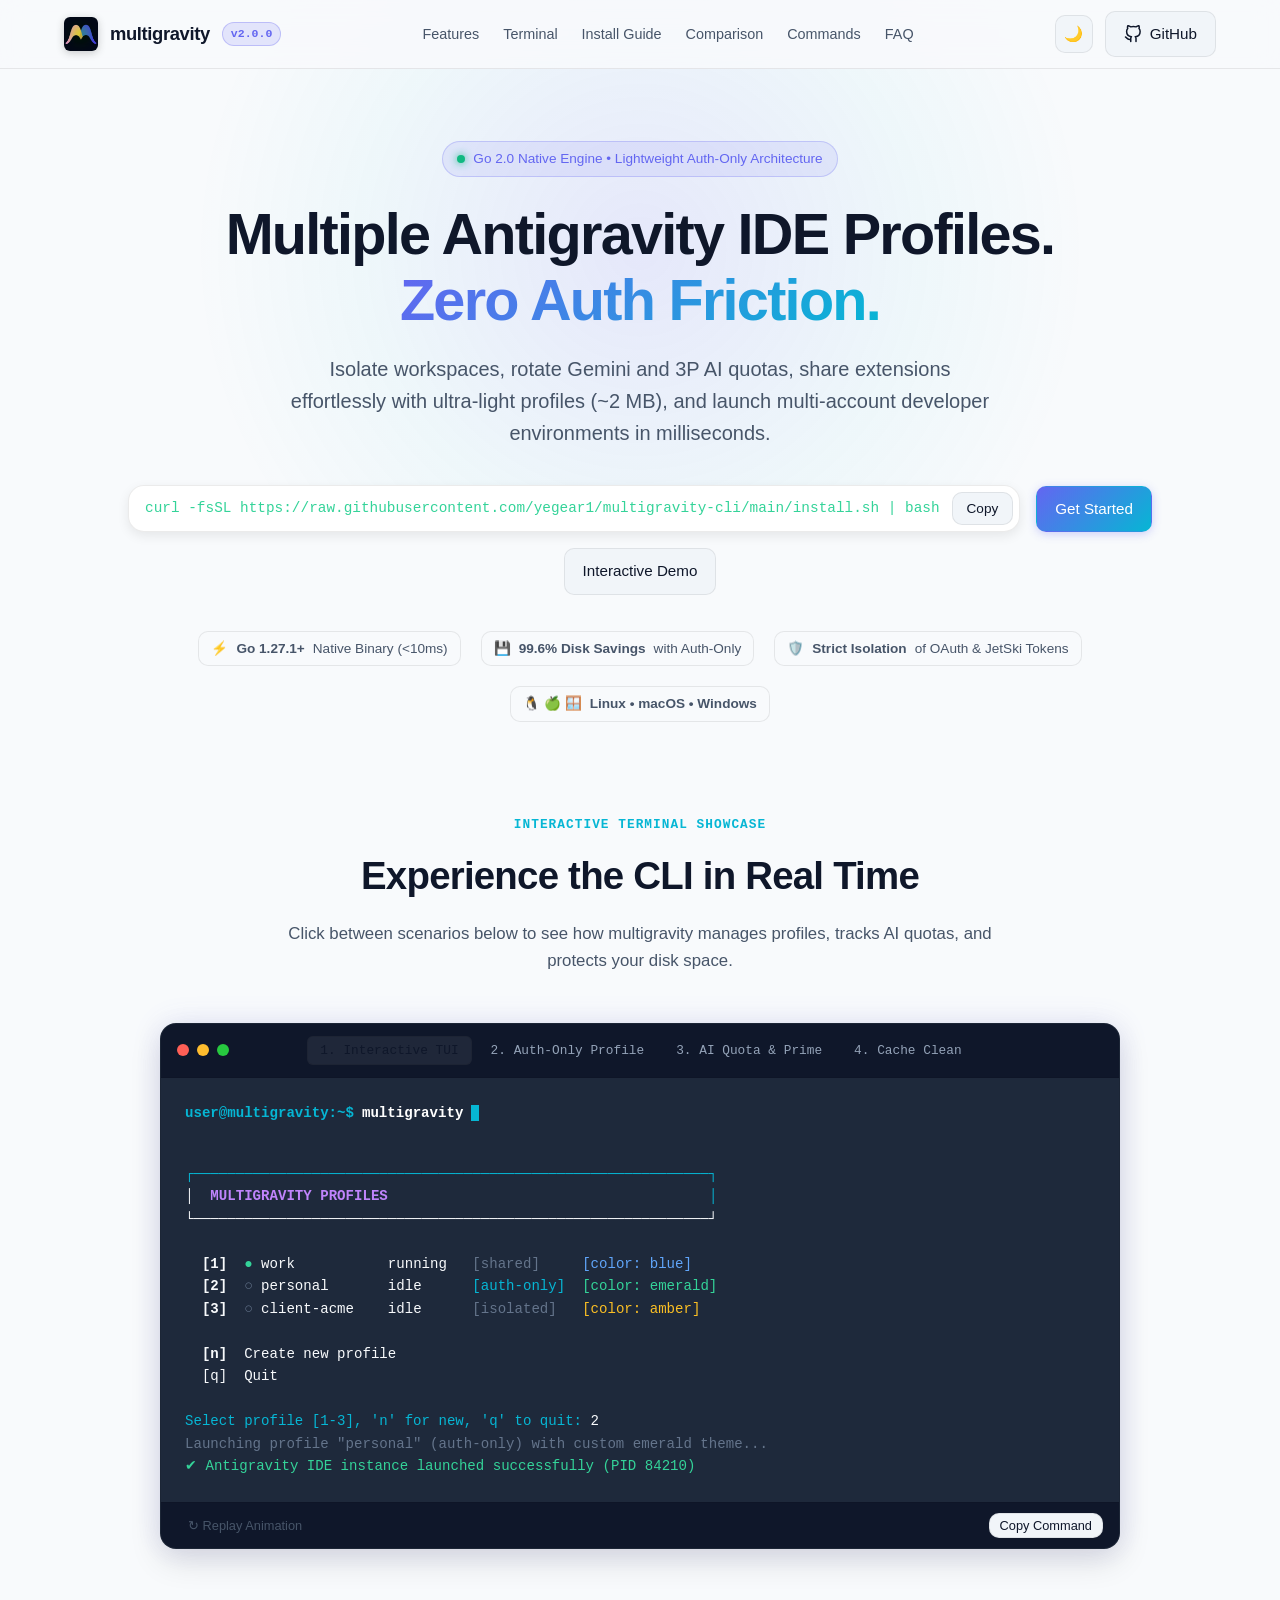
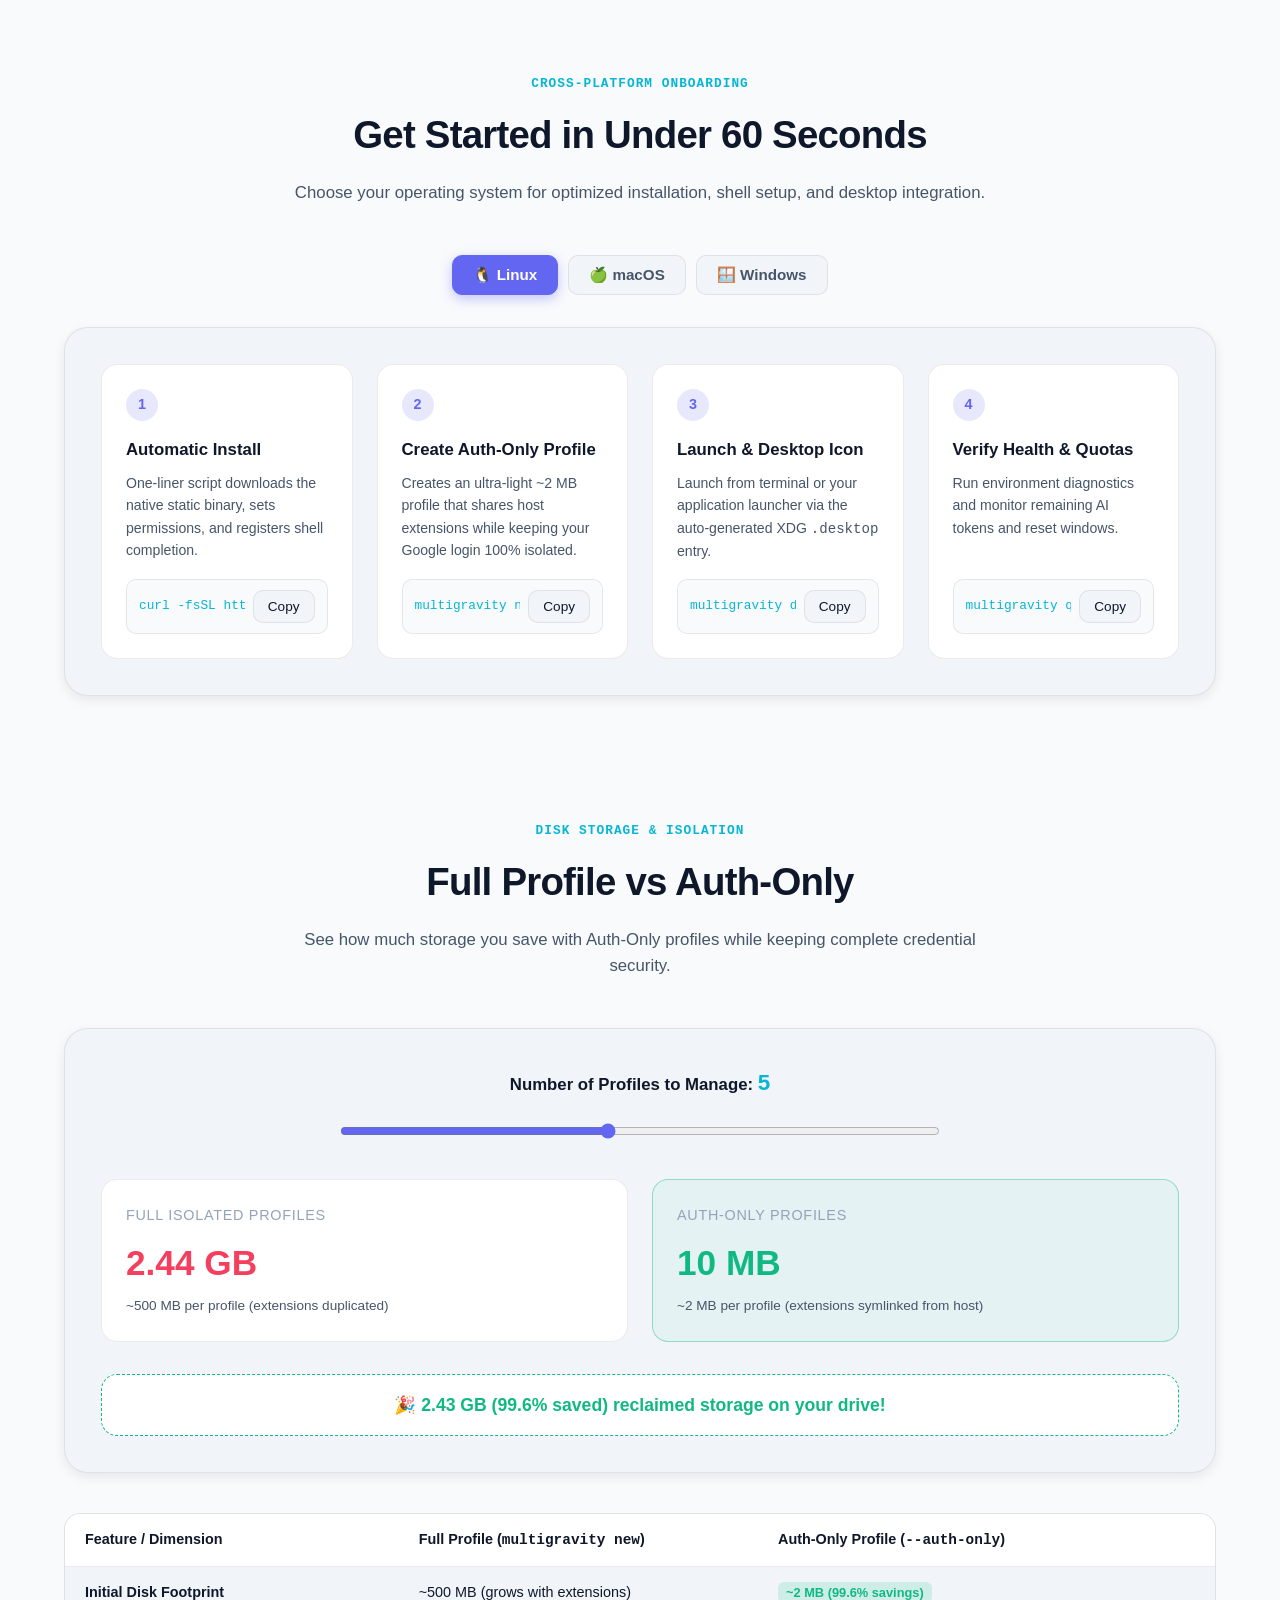
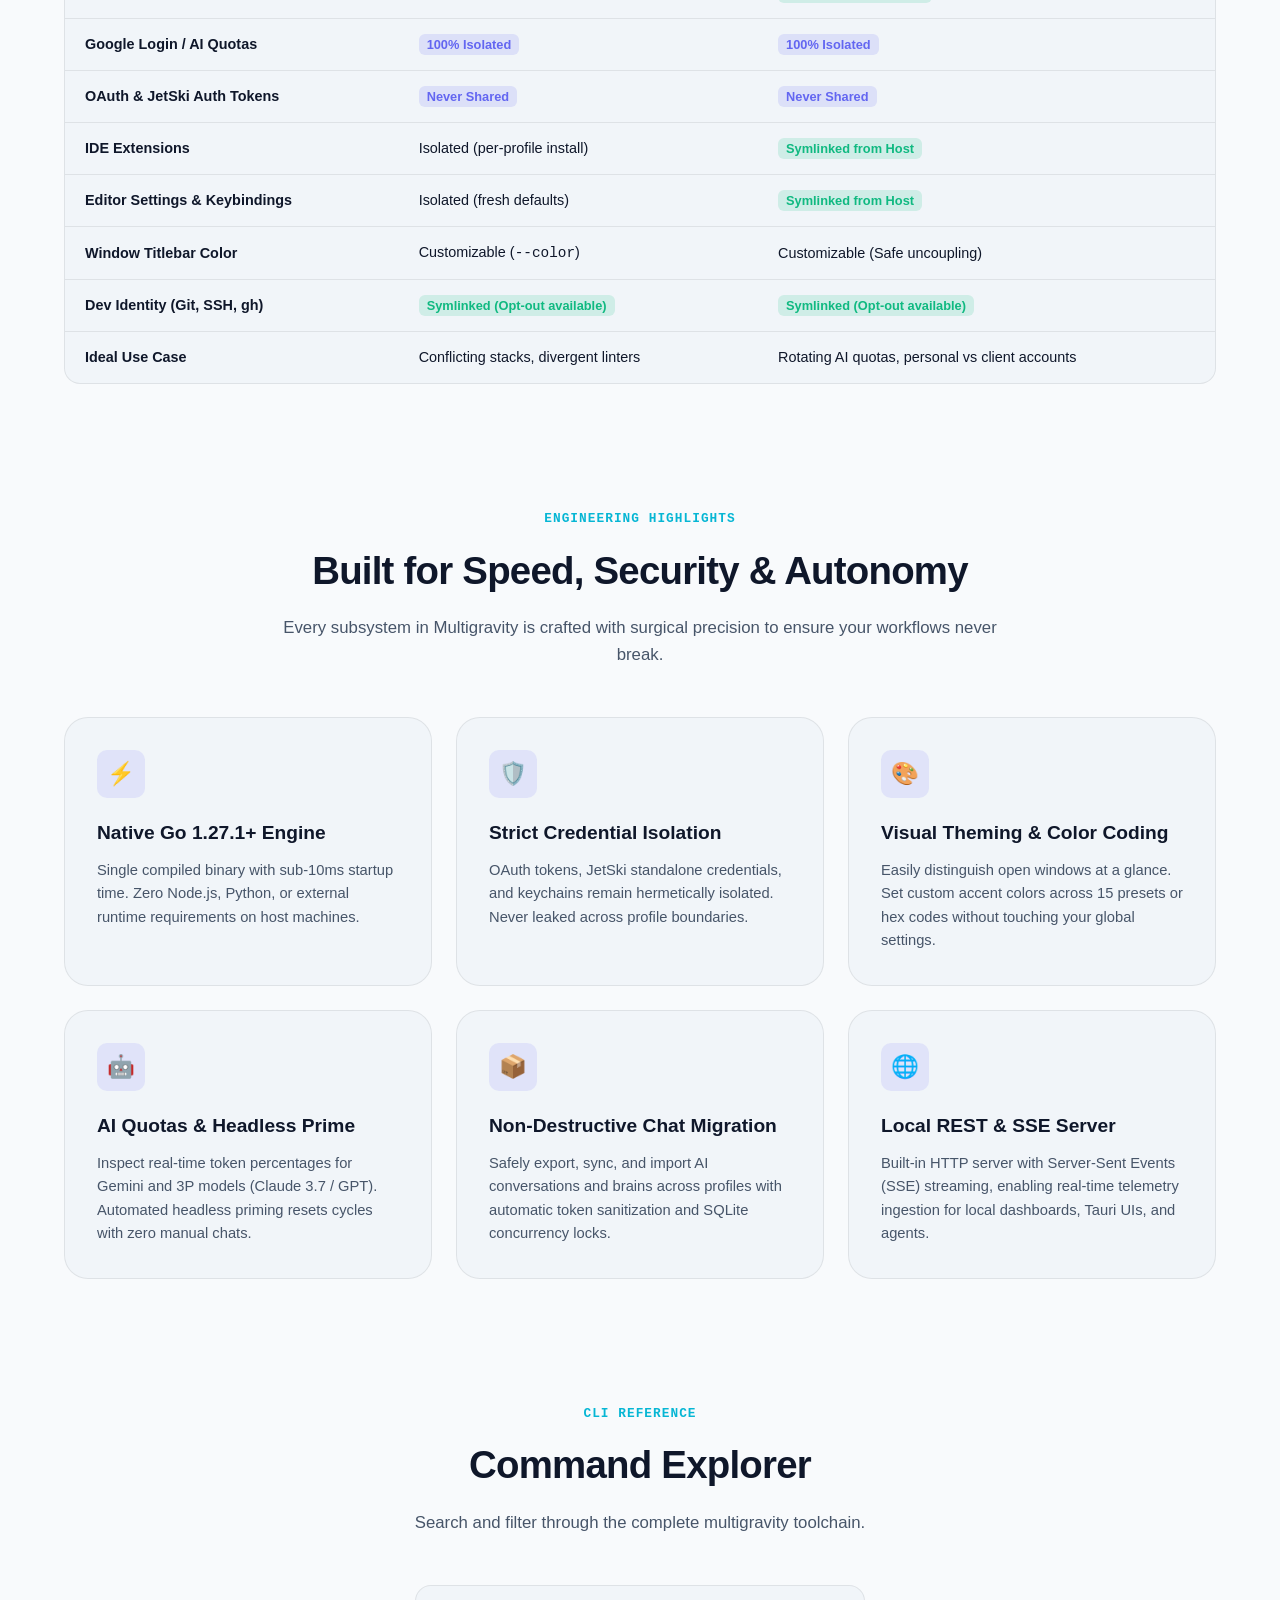
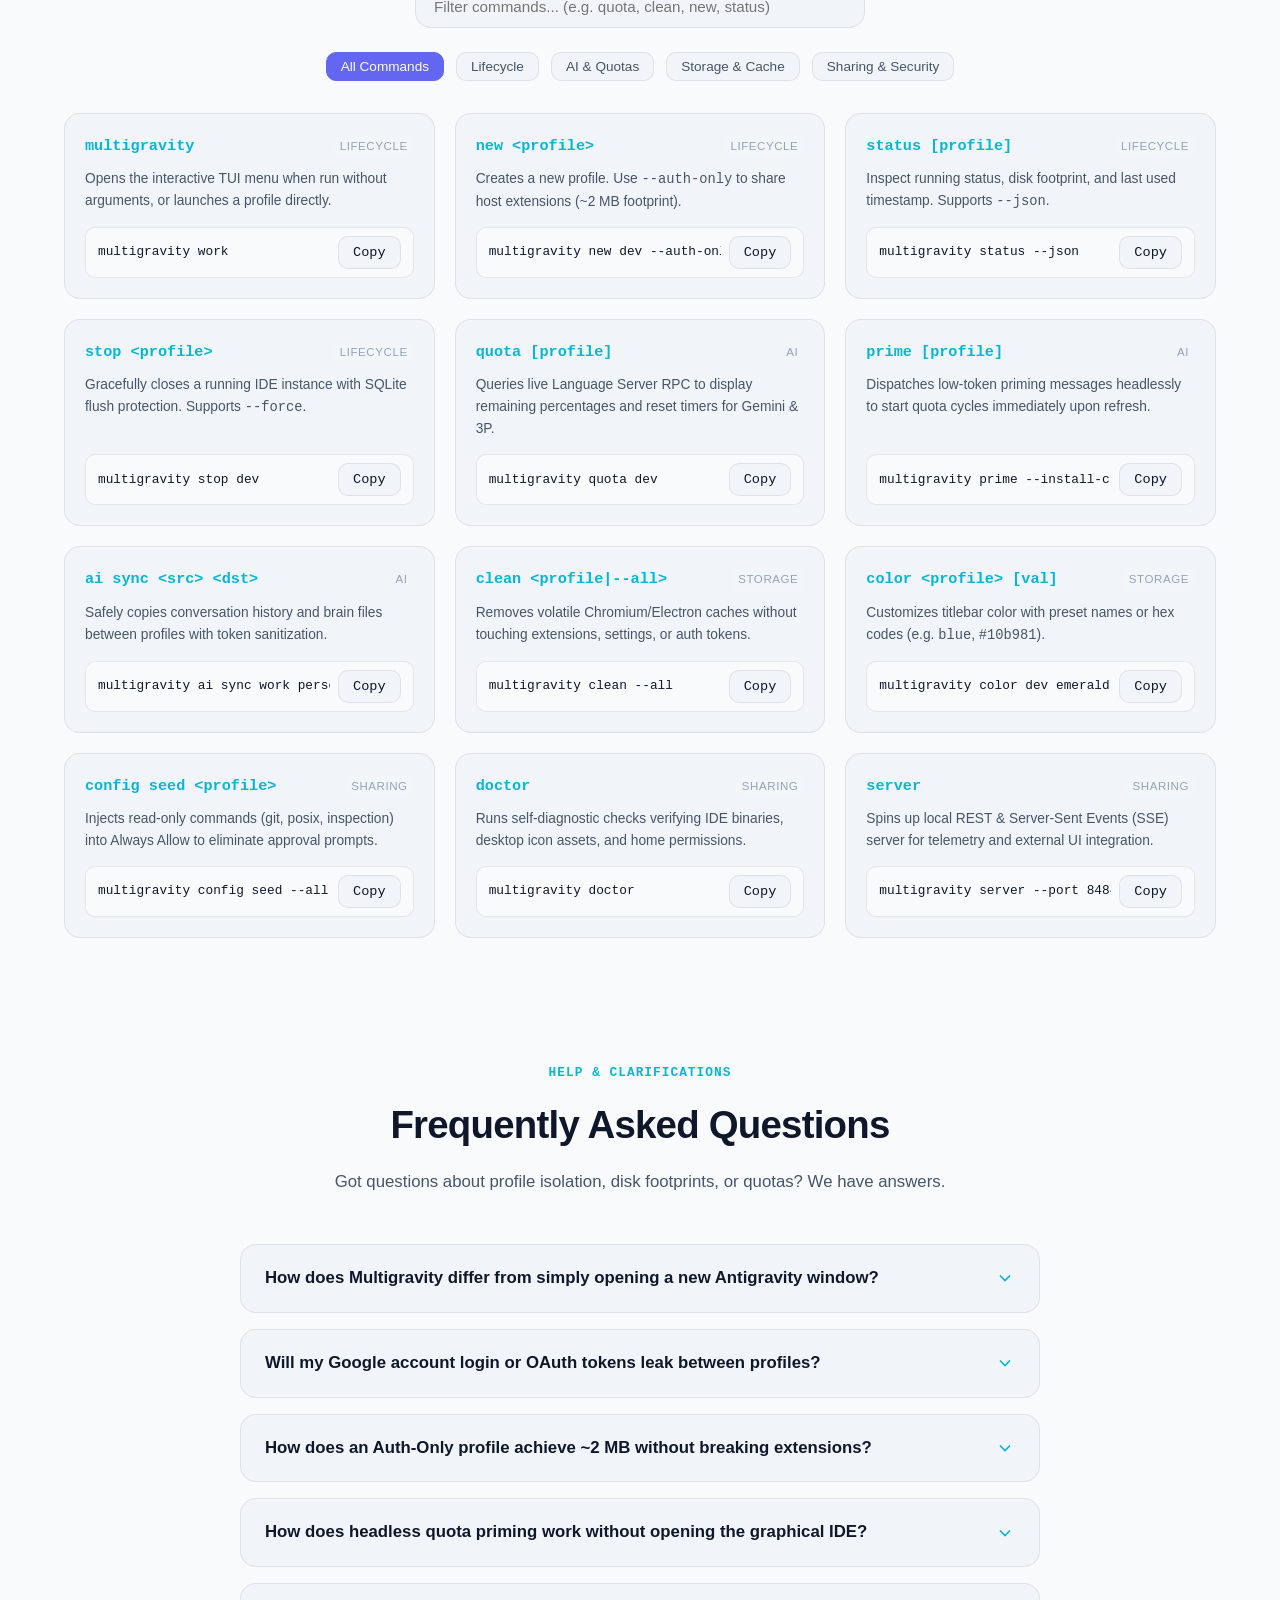
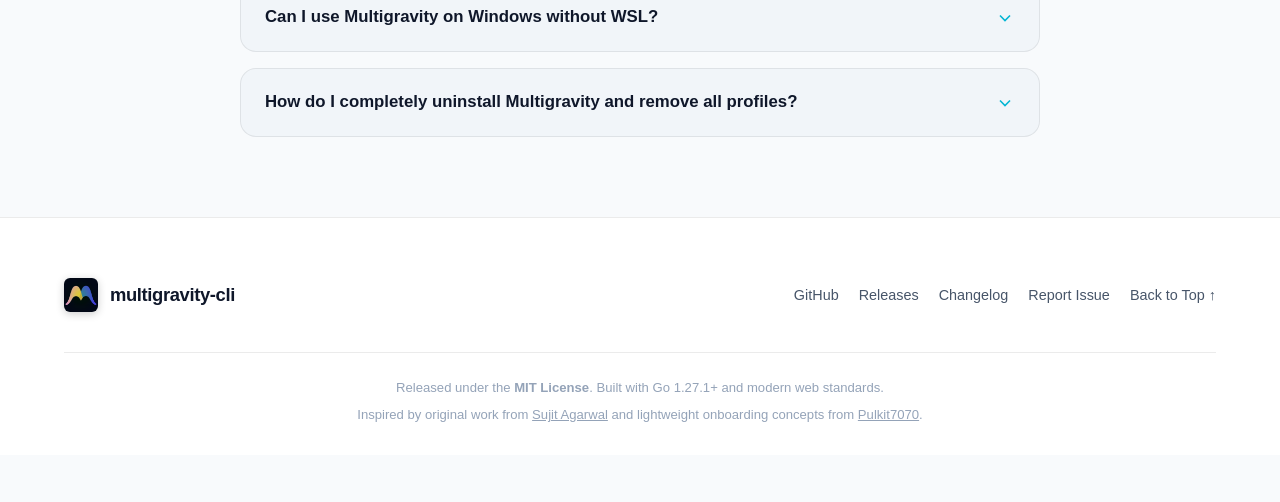
==== commit 796d5084: "docs(platform): align readmes, skill, launchers, and landing page with v2.1" ====
--- a/docs/index.html
+++ b/docs/index.html
@@ -90,7 +90,7 @@
         </div>
 
         <div class="hero-metrics">
-          <div class="metric-chip">⚡ <strong>Go 1.23+</strong> Native Binary (&lt;10ms)</div>
+          <div class="metric-chip">⚡ <strong>Go 1.27.1+</strong> Native Binary (&lt;10ms)</div>
           <div class="metric-chip">💾 <strong>99.6% Disk Savings</strong> with Auth-Only</div>
           <div class="metric-chip">🛡️ <strong>Strict Isolation</strong> of OAuth & JetSki Tokens</div>
           <div class="metric-chip">🐧 🍏 🪟 <strong>Linux &bull; macOS &bull; Windows</strong></div>
@@ -409,7 +409,7 @@
         <div class="features-grid">
           <div class="feature-card">
             <div class="feature-icon">⚡</div>
-            <h3>Native Go 1.23+ Engine</h3>
+            <h3>Native Go 1.27.1+ Engine</h3>
             <p>Single compiled binary with sub-10ms startup time. Zero Node.js, Python, or external runtime requirements on host machines.</p>
           </div>
 
@@ -713,7 +713,7 @@
 
       <div class="footer-bottom">
         <p>
-          Released under the <strong>MIT License</strong>. Built with Go 1.23+ and modern web standards.
+          Released under the <strong>MIT License</strong>. Built with Go 1.27.1+ and modern web standards.
         </p>
         <p style="margin-top: 6px;">
           Inspired by original work from <a href="https://github.com/sujitagarwal" target="_blank" rel="noopener noreferrer" style="color: inherit; text-decoration: underline;">Sujit Agarwal</a> and lightweight onboarding concepts from <a href="https://github.com/Pulkit7070/multigravity-pro" target="_blank" rel="noopener noreferrer" style="color: inherit; text-decoration: underline;">Pulkit7070</a>.
